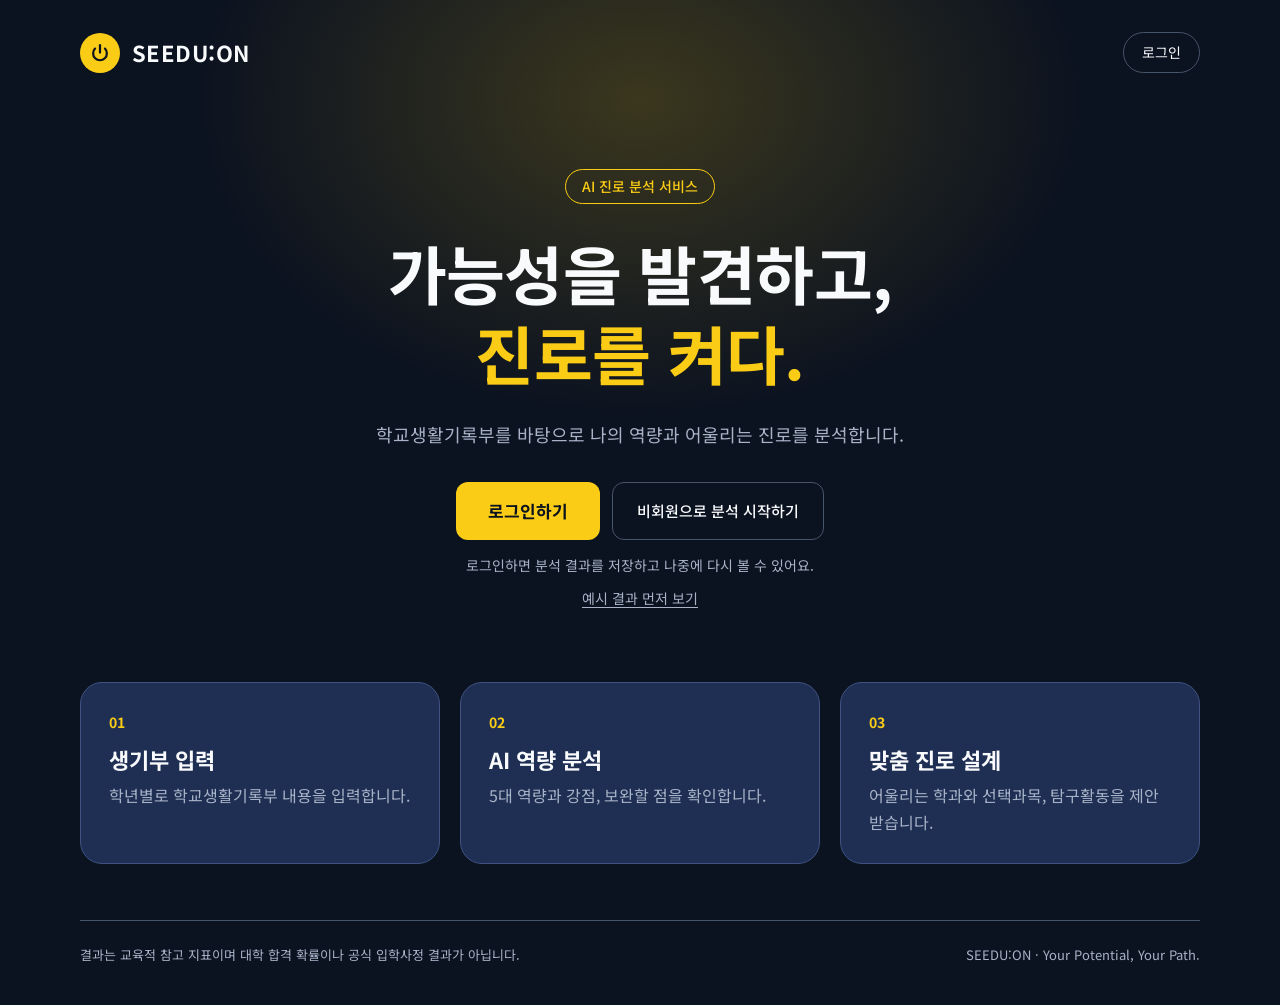
==== frontend/index.html @ de53570c "Add login and saved analysis records - FastAPI /api accounts router: ID/password login (auto sign-up" ====
<!DOCTYPE html>
<html lang="ko">
<head>
  <meta charset="UTF-8">
  <meta name="viewport" content="width=device-width, initial-scale=1.0">
  <title>SEEDU:ON | 나의 진로 설계</title>
  <link rel="preconnect" href="https://fonts.googleapis.com">
  <link rel="preconnect" href="https://fonts.gstatic.com" crossorigin>
  <link rel="stylesheet" href="https://fonts.googleapis.com/css2?family=Noto+Sans+KR:wght@400;500;700&display=swap">
  <link rel="stylesheet" href="style.css">
  <script src="script.js" defer></script>
</head>
<body data-page="0" data-auth="out">

  <header class="site-header">
    <div class="container header-inner">
      <button type="button" class="logo" data-go-page="0" aria-label="SEEDU:ON 홈으로">
        <span class="logo-mark" aria-hidden="true">
          <svg viewBox="0 0 24 24" fill="none" stroke-width="2.4" stroke-linecap="round" stroke-linejoin="round">
            <path d="M12 3.5v8"/>
            <path d="M6.6 7.2a7.5 7.5 0 1 0 10.8 0"/>
          </svg>
        </span>
        <span class="logo-text">SEEDU:ON</span>
      </button>
      <div class="header-auth">
        <button type="button" class="btn-header auth-out-only" data-open-login>로그인</button>
        <span class="header-user auth-in-only"><strong id="header-username"></strong>님</span>
        <button type="button" class="btn-header auth-in-only" data-go-page="4">내 기록</button>
        <button type="button" class="link-button auth-in-only" id="logout-button">로그아웃</button>
      </div>
    </div>
  </header>

  <main class="container">
    <!-- 홈 화면 -->
    <section id="home-page">
      <div class="hero">
        <p class="hero-badge">AI 진로 분석 서비스</p>
        <h1 class="hero-title">
          <span>가능성을 발견하고,</span>
          <span class="accent">진로를 켜다.</span>
        </h1>
        <p class="hero-desc">학교생활기록부를 바탕으로 나의 역량과 어울리는 진로를 분석합니다.</p>
        <!-- 로그아웃 상태 -->
        <div class="auth-out-only">
          <div class="hero-actions">
            <button type="button" class="btn btn-primary" data-open-login>로그인하기</button>
            <button type="button" class="btn btn-secondary-dark" id="guest-start-button">비회원으로 분석 시작하기</button>
          </div>
          <p class="hero-hint">로그인하면 분석 결과를 저장하고 나중에 다시 볼 수 있어요.</p>
          <button type="button" class="link-button hero-link" id="sample-result-button">예시 결과 먼저 보기</button>
        </div>

        <!-- 로그인 상태 -->
        <div class="auth-in-only">
          <div class="hero-actions">
            <button type="button" class="btn btn-primary" data-go-page="1">AI 분석 시작하기</button>
            <button type="button" class="btn btn-secondary-dark" data-go-page="4">내 기록 보기</button>
          </div>
          <p class="hero-hint">이전에 저장한 분석 결과를 다시 볼 수 있어요.</p>
        </div>
      </div>

      <div class="feature-list">
        <article class="feature-card">
          <p class="feature-num">01</p>
          <h2>생기부 입력</h2>
          <p>학년별로 학교생활기록부 내용을 입력합니다.</p>
        </article>
        <article class="feature-card">
          <p class="feature-num">02</p>
          <h2>AI 역량 분석</h2>
          <p>5대 역량과 강점, 보완할 점을 확인합니다.</p>
        </article>
        <article class="feature-card">
          <p class="feature-num">03</p>
          <h2>맞춤 진로 설계</h2>
          <p>어울리는 학과와 선택과목, 탐구활동을 제안받습니다.</p>
        </article>
      </div>
    </section>

    <nav class="steps" aria-label="진행 단계">
      <div class="step active"><span class="step-num">1</span><span class="step-label">생기부 입력</span></div>
      <div class="step"><span class="step-num">2</span><span class="step-label">AI 역량 분석</span></div>
      <div class="step"><span class="step-num">3</span><span class="step-label">맞춤 진로 설계</span></div>
    </nav>

    <!-- 첫 번째 화면 -->
    <section id="input-page" class="panel">
      <h1>나의 가능성을 발견해 보세요</h1>
      <p class="panel-desc">학교생활기록부를 바탕으로 역량과 진로를 분석합니다.</p>

      <fieldset class="grade-choice">
        <legend class="field-label">현재 학년</legend>
        <div class="grade-choice-options">
          <label class="choice-card"><input type="radio" name="current-grade-choice" value="1" checked> 1학년</label>
          <label class="choice-card"><input type="radio" name="current-grade-choice" value="2"> 2학년</label>
          <label class="choice-card"><input type="radio" name="current-grade-choice" value="3"> 3학년</label>
        </div>
      </fieldset>

      <!-- 기존 JavaScript가 읽는 학년 값 (위 라디오 버튼과 연동) -->
      <select id="current-grade" hidden aria-hidden="true" tabindex="-1">
        <option value="1">1학년</option>
        <option value="2">2학년</option>
        <option value="3">3학년</option>
      </select>

      <h2 class="field-label">학교생활기록부 입력</h2>

      <div class="grade-tabs">
        <button type="button" class="grade-tab active" data-grade="1">1학년</button>
        <button type="button" class="grade-tab" data-grade="2">2학년</button>
        <button type="button" class="grade-tab" data-grade="3">3학년</button>
      </div>

      <div class="subject-input-area">
        <h3>과목별 세특 입력</h3>
        <p class="hint">과목을 선택하고 세부능력 및 특기사항을 등록하세요.</p>

        <label for="subject-select">과목 선택</label>
        <select id="subject-select">
          <option value="">과목을 선택하세요</option>
        </select>

        <label for="subject-record">세부능력 및 특기사항</label>
        <textarea
          id="subject-record"
          placeholder="선택한 과목의 세특 내용을 입력하세요."
        ></textarea>

        <p id="character-count">0자 입력</p>

        <button type="button" id="add-subject-button" class="btn btn-secondary">
          + 과목 등록하기
        </button>

        <h3>등록한 과목</h3>
        <div id="registered-subjects">
          <p>아직 등록한 과목이 없습니다.</p>
        </div>
      </div>

      <!-- 기존 JavaScript와의 호환성을 위한 입력 데이터 -->
      <textarea id="student-record" hidden></textarea>

      <div class="notice">
        <svg class="notice-icon" viewBox="0 0 24 24" fill="none" stroke-width="2" stroke-linecap="round" aria-hidden="true">
          <circle cx="12" cy="12" r="9"/><path d="M12 7.5v5.5"/><path d="M12 16.5h.01"/>
        </svg>
        <p>이름, 학교명, 교사명은 지우고 입력해 주세요. 결과는 교육적 참고 지표이며 합격 예측이 아닙니다.</p>
      </div>

      <div class="actions">
        <button type="button" id="analyze-button" class="btn btn-primary">AI 분석 시작하기</button>
      </div>
    </section>


    <!-- 두 번째 화면 -->
    <section id="analysis-page" hidden>
      <h1>AI 역량 분석 리포트</h1>
      <p>나의 강점과 학년별 성장 과정을 확인합니다.</p>

      <div id="analysis-results"></div>

      <!-- 저장 배너 / 저장됨 / 예시·저장 기록 안내 -->
      <div id="result-extra"></div>

      <div class="actions">
        <button type="button" class="back-button btn btn-secondary-dark" id="result-back-button" data-go-page="1">
          ← 이전 단계로 돌아가기
        </button>
        <button type="button" id="go-to-plan" class="btn btn-primary">나의 진로 설계하기</button>
      </div>
    </section>


    <!-- 세 번째 화면 -->
    <section id="plan-page" hidden>
      <h1 class="page-title">나만의 <span class="accent">진로 로드맵</span></h1>
      <p class="page-desc">희망 학과에 맞는 선택과목과 탐구활동을 추천합니다.</p>

      <div class="result-card">
        <h2 class="card-heading">희망 학과 선택</h2>
        <p class="muted">AI가 추천한 학과 중 하나를 선택하거나 직접 입력하세요.</p>

        <div id="major-selection"></div>

        <label for="custom-major" class="hint">다른 학과 직접 입력</label>
        <input
          type="text"
          id="custom-major"
          placeholder="예: 인공지능학과, 컴퓨터공학과"
        >

        <div class="actions">
          <button type="button" id="roadmap-button" class="btn btn-primary">
            AI 맞춤 로드맵 생성하기
          </button>
        </div>
      </div>

      <div id="plan-results"></div>

      <div class="actions actions-start">
        <button type="button" class="btn btn-secondary-dark" data-go-page="2">
          이전 단계로 돌아가기
        </button>
      </div>
    </section>

    <!-- 내 기록 화면 -->
    <section id="records-page" hidden>
      <div class="records-head">
        <div>
          <h1 class="page-title">내 <span class="accent">분석 기록</span></h1>
          <p class="page-desc">저장한 결과를 다시 보고, 변화를 비교해 보세요.</p>
        </div>
        <button type="button" class="btn btn-primary" data-go-page="1">새 분석 시작하기</button>
      </div>

      <p id="records-status" class="records-status" role="status" aria-live="polite"></p>
      <div id="records-list" class="records-list"></div>

      <div id="records-empty" class="records-empty" hidden>
        <p class="records-empty-title">아직 저장한 기록이 없어요.</p>
        <p class="muted">로그인한 상태에서 분석하면 결과가 여기에 저장돼요.</p>
        <button type="button" class="btn btn-primary" data-go-page="1">분석 시작하기</button>
      </div>

      <div class="records-foot">
        <p>저장된 기록은 아이디에만 연결돼요. 삭제하면 복구할 수 없어요.</p>
        <button type="button" class="link-button" id="delete-all-records">모든 기록 삭제</button>
      </div>
    </section>

  </main>

  <!-- 로그인 모달 -->
  <dialog id="login-dialog" class="modal" aria-labelledby="login-title" aria-describedby="login-desc">
    <form id="login-form" class="modal-card" novalidate>
      <button type="button" class="modal-close" data-close-dialog aria-label="닫기">×</button>
      <h2 id="login-title">로그인</h2>
      <p id="login-desc" class="modal-desc">저장한 분석 결과를 나중에도 다시 볼 수 있어요.</p>

      <label for="login-username" class="modal-label">아이디</label>
      <input type="text" id="login-username" name="username" autocomplete="username"
             placeholder="영문, 숫자 4~16자 (실명은 쓰지 마세요)" maxlength="16" required
             aria-describedby="login-error">

      <label for="login-password" class="modal-label">비밀번호</label>
      <input type="password" id="login-password" name="password" autocomplete="current-password"
             placeholder="6자 이상" maxlength="64" required aria-describedby="login-error">

      <p id="login-error" class="field-error" role="alert" hidden>
        <svg viewBox="0 0 24 24" fill="none" stroke-width="2" stroke-linecap="round" aria-hidden="true">
          <circle cx="12" cy="12" r="9"/><path d="M12 7.5v5.5"/><path d="M12 16.5h.01"/>
        </svg>
        <span id="login-error-text"></span>
      </p>

      <div class="notice">
        <svg class="notice-icon" viewBox="0 0 24 24" fill="none" stroke-width="2" stroke-linecap="round" aria-hidden="true">
          <circle cx="12" cy="12" r="9"/><path d="M12 7.5v5.5"/><path d="M12 16.5h.01"/>
        </svg>
        <p>처음 쓰는 아이디라면 이 아이디와 비밀번호로 새 계정이 만들어져요. 비밀번호를 잊으면 복구할 수 없어요.</p>
      </div>

      <button type="submit" class="btn btn-primary btn-block" id="login-submit">로그인 / 시작하기</button>
      <button type="button" class="link-button modal-link" id="login-skip">로그인 없이 분석만 해보기</button>
    </form>
  </dialog>

  <!-- 비회원 안내 모달 -->
  <dialog id="guest-dialog" class="modal" aria-labelledby="guest-title" aria-describedby="guest-desc">
    <div class="modal-card">
      <button type="button" class="modal-close" data-close-dialog aria-label="닫기">×</button>
      <h2 id="guest-title">비회원으로 시작할까요?</h2>
      <p id="guest-desc" class="modal-desc">분석은 로그인 없이도 똑같이 할 수 있어요.</p>

      <div class="notice">
        <svg class="notice-icon" viewBox="0 0 24 24" fill="none" stroke-width="2" stroke-linecap="round" aria-hidden="true">
          <circle cx="12" cy="12" r="9"/><path d="M12 7.5v5.5"/><path d="M12 16.5h.01"/>
        </svg>
        <p><strong>비회원 분석 결과는 저장되지 않아요.</strong> 결과 화면을 닫거나 새로고침하면 다시 볼 수 없어요.</p>
      </div>

      <button type="button" class="btn btn-primary btn-block" id="guest-continue" autofocus>비회원으로 계속하기</button>
      <button type="button" class="btn btn-secondary btn-block" id="guest-login">로그인하고 저장하기</button>
    </div>
  </dialog>

  <div id="toast" class="toast" role="status" aria-live="polite" hidden></div>

  <footer class="site-footer">
    <div class="container footer-inner">
      <p>결과는 교육적 참고 지표이며 대학 합격 확률이나 공식 입학사정 결과가 아닙니다.</p>
      <p>SEEDU:ON · Your Potential, Your Path.</p>
    </div>
  </footer>

</body>
</html>
---- frontend/style.css ----
/* =========================================
   SEEDU:ON 디자인 토큰
   색 값은 여기에서만 정의하고 아래에서는 변수로만 사용한다.
========================================= */
:root {
  /* 배경 / 배경 위 글자 */
  --bg: #0B1220;
  --on-bg: #F8FAFC;
  --on-bg-muted: #A8B3C7;

  /* 포인트 */
  --accent: #FACC15;
  --accent-deep: #CA8A04;
  --accent-soft: #FEF9C3;
  --accent-chip-text: #FDE68A;

  /* 어두운 카드(홈) / 보조 버튼 */
  --dark-card: #1F2F54;
  --dark-card-border: #3F5280;
  --dark-btn-border: #475569;

  /* 밝은 카드 */
  --card: #E8EDF4;
  --card-border: rgba(255, 255, 255, 0.18);
  --card-shadow: 0 10px 30px rgba(0, 0, 0, 0.35);
  --on-card: #0F172A;
  --on-card-muted: #475569;
  --label: #854D0E;

  /* 입력창 */
  --field-bg: #F8FAFC;
  --field-border: #94A3B8;
  --placeholder: #64748B;

  /* 칩 / 막대 트랙 / 안쪽 박스 테두리 */
  --chip: #CBD5E1;

  /* 안내 박스 */
  --notice-bg: #FEF9C3;
  --notice-border: #FACC15;
  --notice-text: #713F12;
  --notice-icon: #854D0E;

  /* 단계 표시 비활성 */
  --step-track: #3F5280;
  --step-circle: #2E3E63;

  /* 강점 / 보완 */
  --strength: #065F46;
  --improve: #92400E;

  /* 오류 */
  --error: #B91C1C;
  --error-soft: #FEF2F2;

  /* 모달 뒤 어두운 막 */
  --overlay: rgba(5, 9, 18, 0.72);

  /* 모양 */
  --radius-card: 22px;
  --radius-inner: 14px;
  --radius-control: 12px;
  --radius-pill: 999px;

  /* 컨테이너 폭 (페이지별로 아래에서 바꿈) */
  --container: 880px;
}

body[data-page="0"] { --container: 1120px; }
body[data-page="1"] { --container: 880px; }
body[data-page="2"] { --container: 1120px; }
body[data-page="3"] { --container: 1000px; }
body[data-page="4"] { --container: 912px; }

/* 로그인 상태에 따라 보이기 */
body[data-auth="out"] .auth-in-only,
body[data-auth="in"] .auth-out-only { display: none !important; }

/* =========================================
   기본
========================================= */
* { box-sizing: border-box; }

html { background: var(--bg); }

body {
  position: relative;
  margin: 0;
  min-height: 100vh;
  overflow-x: hidden;
  font-family: "Noto Sans KR", "Malgun Gothic", sans-serif;
  font-size: 16px;
  line-height: 1.65;
  background: var(--bg);
  color: var(--on-bg);
}

/* 상단 중앙의 노란 빛 */
body::before {
  content: "";
  position: absolute;
  top: -220px;
  left: 50%;
  width: min(900px, 100%);
  height: 640px;
  transform: translateX(-50%);
  background: radial-gradient(closest-side, rgba(250, 204, 21, 0.16), rgba(250, 204, 21, 0));
  pointer-events: none;
  z-index: 0;
}

/* 홈은 빛을 조금 더 밝게 */
body[data-page="0"]::before {
  background: radial-gradient(closest-side, rgba(250, 204, 21, 0.20), rgba(250, 204, 21, 0));
}

.site-header, main, .site-footer { position: relative; z-index: 1; }

.container {
  width: 100%;
  max-width: calc(var(--container) + 48px);
  margin: 0 auto;
  padding: 0 24px;
}

section[hidden], .grade-tab[hidden], [hidden] { display: none !important; }

h1, h2, h3 { margin: 0; line-height: 1.35; }

button { font: inherit; }

.accent { color: var(--accent); }

.visually-hidden {
  position: absolute !important;
  width: 1px; height: 1px;
  margin: -1px; padding: 0;
  overflow: hidden;
  clip: rect(0 0 0 0);
  white-space: nowrap;
  border: 0;
}

/* =========================================
   헤더 / 로고
========================================= */
.header-inner {
  display: flex;
  align-items: center;
  justify-content: space-between;
  gap: 16px;
  padding-top: 32px;
  padding-bottom: 32px;
}

.logo {
  display: flex;
  align-items: center;
  gap: 12px;
  padding: 0;
  border: 0;
  background: none;
  cursor: pointer;
}

/* =========================================
   홈
========================================= */
body[data-page="0"] .steps,
body[data-page="4"] .steps { display: none; }

.hero-hint {
  margin: 14px 0 0;
  font-size: 14px;
  color: var(--on-bg-muted);
}

.hero-link { margin-top: 10px; font-size: 14px; }

.hero {
  padding: 64px 0 72px;
  text-align: center;
}

.hero-badge {
  display: inline-block;
  margin: 0 0 28px;
  padding: 5px 16px;
  border: 1px solid var(--accent);
  border-radius: var(--radius-pill);
  color: var(--accent);
  font-size: 14px;
  font-weight: 500;
}

.hero-title {
  display: flex;
  flex-direction: column;
  font-size: 64px;
  font-weight: 700;
  line-height: 1.25;
  letter-spacing: -0.01em;
  color: var(--on-bg);
}

.hero-desc {
  max-width: 560px;
  margin: 28px auto 32px;
  font-size: 18px;
  color: var(--on-bg-muted);
}

.hero-actions {
  display: flex;
  flex-wrap: wrap;
  justify-content: center;
  gap: 12px;
}

.feature-list {
  display: flex;
  flex-wrap: wrap;
  gap: 20px;
}

.feature-card {
  flex: 1 1 280px;
  padding: 28px;
  border: 1px solid var(--dark-card-border);
  border-radius: var(--radius-card);
  background: var(--dark-card);
}

.feature-num {
  margin: 0 0 10px;
  font-size: 14px;
  font-weight: 700;
  color: var(--accent);
}

.feature-card h2 {
  margin: 0 0 8px;
  font-size: 22px;
  font-weight: 700;
  color: var(--on-bg);
}

.feature-card p:last-child {
  margin: 0;
  color: var(--on-bg-muted);
}

.logo-mark {
  display: grid;
  place-items: center;
  width: 40px;
  height: 40px;
  border-radius: 50%;
  background: var(--accent);
  flex-shrink: 0;
}

.logo-mark svg {
  width: 22px;
  height: 22px;
  stroke: var(--bg);
}

.logo-text {
  font-size: 22px;
  font-weight: 700;
  letter-spacing: 0.02em;
  color: var(--on-bg);
}

/* 헤더 오른쪽: 로그인 상태 */
.header-auth {
  display: flex;
  align-items: center;
  gap: 14px;
  font-size: 14px;
  color: var(--on-bg);
}

.header-user strong { color: var(--accent); font-weight: 700; }

.btn-header {
  padding: 8px 18px;
  border: 1px solid var(--dark-btn-border);
  border-radius: var(--radius-pill);
  background: transparent;
  color: var(--on-bg);
  font-size: 14px;
  cursor: pointer;
}

.btn-header:hover { background: rgba(71, 85, 105, 0.35); }

/* 밑줄 링크처럼 보이는 버튼 */
.link-button {
  padding: 0;
  border: 0;
  background: none;
  color: var(--on-bg-muted);
  font-size: 14px;
  text-decoration: underline;
  text-underline-offset: 3px;
  cursor: pointer;
}

.link-button:hover { color: var(--on-bg); }

main.container { padding-bottom: 56px; }

/* =========================================
   단계 표시
========================================= */
.steps {
  display: flex;
  gap: 16px;
  margin: 8px 0 40px;
}

.step {
  flex: 1;
  display: flex;
  align-items: center;
  gap: 10px;
  padding-top: 18px;
  border-top: 6px solid var(--step-track);
  border-radius: 3px 3px 0 0;
  color: var(--on-bg-muted);
  font-size: 15px;
  font-weight: 500;
}

.step-num {
  display: grid;
  place-items: center;
  width: 28px;
  height: 28px;
  border-radius: 50%;
  background: var(--step-circle);
  color: var(--on-bg-muted);
  font-size: 13px;
  font-weight: 700;
  flex-shrink: 0;
}

.step.active {
  border-top-color: var(--accent);
  color: var(--on-bg);
  font-weight: 700;
}

.step.active .step-num {
  background: var(--accent);
  color: var(--bg);
}

/* =========================================
   카드
========================================= */
.panel,
.result-intro,
.result-card {
  background: var(--card);
  color: var(--on-card);
  border: 1px solid var(--card-border);
  border-radius: var(--radius-card);
  box-shadow: var(--card-shadow);
}

.panel { padding: 40px 36px; }
.result-intro, .result-card { padding: 32px; }

.panel h1 {
  font-size: 31px;
  font-weight: 700;
  color: var(--on-card);
}

.panel-desc {
  margin: 10px 0 32px;
  color: var(--on-card-muted);
}

.field-label {
  display: block;
  margin: 28px 0 12px;
  padding: 0;
  font-size: 15px;
  font-weight: 700;
  color: var(--on-card);
}

.hint, .muted {
  color: var(--on-card-muted);
  font-size: 14px;
  line-height: 1.7;
}

.eyebrow {
  margin: 0 0 10px;
  font-size: 14px;
  font-weight: 700;
  letter-spacing: 0.02em;
  color: var(--label);
}

.card-heading {
  margin: 0 0 20px;
  font-size: 15px;
  font-weight: 700;
  color: var(--label);
}

.result-title {
  margin: 0 0 12px;
  font-size: 28px;
  font-weight: 700;
  color: var(--on-card);
}

/* =========================================
   입력창
========================================= */
select, textarea, input[type="text"], input[type="password"] {
  width: 100%;
  padding: 13px 16px;
  border: 1px solid var(--field-border);
  border-radius: var(--radius-control);
  background: var(--field-bg);
  color: var(--on-card);
  font: inherit;
  font-size: 15px;
}

::placeholder { color: var(--placeholder); opacity: 1; }

select:focus-visible,
textarea:focus-visible,
input:focus-visible,
button:focus-visible {
  outline: 3px solid var(--accent);
  outline-offset: 2px;
}

textarea {
  min-height: 200px;
  resize: vertical;
  line-height: 1.7;
}

/* 학년 선택 (라디오 카드) */
.grade-choice { margin: 0; padding: 0; border: 0; min-width: 0; }

.grade-choice-options { display: flex; flex-wrap: wrap; gap: 10px; }

.choice-card {
  display: inline-flex;
  align-items: center;
  gap: 10px;
  padding: 11px 22px;
  border: 2px solid var(--field-border);
  border-radius: var(--radius-control);
  background: transparent;
  color: var(--on-card);
  font-weight: 500;
  cursor: pointer;
}

.choice-card input { margin: 0; accent-color: var(--label); }

.choice-card:has(input:checked) {
  background: var(--accent-soft);
  border-color: var(--accent-deep);
  color: var(--label);
  font-weight: 700;
}

/* 칩 (학년 탭, 학과 선택) */
.grade-tabs,
#major-selection {
  display: flex;
  flex-wrap: wrap;
  gap: 8px;
}

.grade-tabs { margin-bottom: 8px; }

.grade-tab,
.major-select-button {
  padding: 7px 16px;
  border: 0;
  border-radius: var(--radius-pill);
  background: var(--chip);
  color: var(--on-card);
  font-size: 14px;
  font-weight: 500;
  cursor: pointer;
}

.major-select-button { padding: 10px 18px; font-size: 15px; }

.grade-tab.active,
.major-select-button.active {
  background: var(--accent);
  color: var(--bg);
  font-weight: 700;
}

/* 과목별 세특 입력 */
.subject-input-area h3 {
  margin: 24px 0 4px;
  font-size: 16px;
  font-weight: 700;
  color: var(--on-card);
}

.subject-input-area .hint { margin: 0; }

.subject-input-area label {
  display: block;
  margin: 18px 0 8px;
  font-size: 14px;
  font-weight: 700;
  color: var(--on-card);
}

#character-count {
  margin: 8px 0 14px;
  font-size: 13px;
  color: var(--on-card-muted);
}

#registered-subjects {
  display: grid;
  gap: 8px;
  margin-top: 10px;
}

#registered-subjects > p {
  margin: 0;
  font-size: 14px;
  color: var(--on-card-muted);
}

.registered-subject-item {
  display: flex;
  align-items: center;
  justify-content: space-between;
  gap: 12px;
  padding: 12px 16px;
  border: 1px solid var(--chip);
  border-radius: var(--radius-inner);
  background: var(--field-bg);
}

.registered-subject-info strong { font-size: 15px; }

.registered-subject-info p {
  margin: 2px 0 0;
  font-size: 13px;
  color: var(--on-card-muted);
}

.registered-subject-actions { display: flex; gap: 6px; flex-shrink: 0; }

.subject-edit-button,
.subject-delete-button {
  padding: 6px 12px;
  border: 1px solid var(--field-border);
  border-radius: 10px;
  background: transparent;
  color: var(--on-card);
  font-size: 13px;
  cursor: pointer;
}

.subject-delete-button { color: var(--improve); }

/* =========================================
   버튼
========================================= */
.btn {
  display: inline-flex;
  align-items: center;
  justify-content: center;
  gap: 8px;
  border-radius: var(--radius-control);
  font-weight: 700;
  text-decoration: none;
  cursor: pointer;
  transition: filter 0.15s ease, background-color 0.15s ease;
}

.btn-primary {
  padding: 15px 32px;
  border: 0;
  background: var(--accent);
  color: var(--bg);
  font-size: 17px;
}

.btn-primary:hover { filter: brightness(1.06); }
.btn-primary:disabled { opacity: 0.6; cursor: wait; }

.btn-secondary {
  padding: 11px 20px;
  border: 1px solid var(--field-border);
  background: transparent;
  color: var(--on-card);
  font-size: 15px;
  font-weight: 500;
}

.btn-secondary:hover { background: rgba(148, 163, 184, 0.15); }

/* 어두운 배경 위 보조 버튼 */
.btn-secondary-dark {
  padding: 14px 24px;
  border: 1px solid var(--dark-btn-border);
  background: transparent;
  color: var(--on-bg);
  font-size: 15px;
  font-weight: 500;
}

.btn-secondary-dark:hover { background: rgba(71, 85, 105, 0.35); }

.actions {
  display: flex;
  flex-wrap: wrap;
  justify-content: flex-end;
  gap: 12px;
  margin-top: 28px;
}

.actions-start { justify-content: flex-start; }

/* =========================================
   안내 박스
========================================= */
.notice {
  display: flex;
  align-items: flex-start;
  gap: 10px;
  margin-top: 28px;
  padding: 16px 18px;
  border: 1px solid var(--notice-border);
  border-radius: var(--radius-inner);
  background: var(--notice-bg);
  color: var(--notice-text);
  font-size: 14px;
}

.notice p { margin: 0; }

.notice-icon {
  width: 18px;
  height: 18px;
  margin-top: 2px;
  flex-shrink: 0;
  stroke: var(--notice-icon);
}

/* =========================================
   분석 결과 (벤토 그리드)
========================================= */
#analysis-page > h1,
#analysis-page > p { display: none; }

#analysis-results {
  display: grid;
  grid-template-columns: repeat(2, minmax(0, 1fr));
  gap: 20px;
}

#analysis-results > .result-intro,
#analysis-results > .span-full { grid-column: 1 / -1; }

.result-intro .muted { font-size: 15px; margin: 0; }

/* 역량 카드: 레이더 + 점수 목록 */
.competency-layout {
  display: flex;
  flex-wrap: wrap;
  align-items: center;
  gap: 24px;
}

.competency-layout .radar-wrap { flex: 1 1 380px; }
.competency-layout .score-grid { flex: 1 1 360px; }

.radar-wrap { display: flex; justify-content: center; }

.radar-wrap canvas {
  display: block;
  width: 100%;
  max-width: 520px;
  height: auto;
}

.score-grid { display: grid; gap: 10px; }

.score-item {
  padding: 14px 16px;
  border: 1px solid var(--chip);
  border-radius: var(--radius-inner);
  background: var(--field-bg);
}

.score-heading {
  display: flex;
  align-items: center;
  justify-content: space-between;
  gap: 12px;
}

.score-heading strong { font-size: 15px; }

.score-number {
  font-size: 14px;
  font-weight: 700;
  color: var(--label);
  white-space: nowrap;
}

.bar-track {
  height: 8px;
  margin: 10px 0;
  overflow: hidden;
  border-radius: var(--radius-pill);
  background: var(--chip);
}

.bar-fill {
  height: 100%;
  border-radius: inherit;
  background: var(--accent-deep);
}

.evidence {
  margin: 6px 0 0;
  font-size: 14px;
  line-height: 1.7;
  color: var(--on-card-muted);
  overflow-wrap: anywhere;
}

/* 강점 / 보완할 점 */
.feedback-card ul {
  margin: 0;
  padding-left: 20px;
  line-height: 1.8;
}

.feedback-card li + li { margin-top: 6px; }

.strength-card .card-heading { color: var(--strength); }
.improve-card .card-heading { color: var(--improve); }

/* 어울리는 학과 TOP 3 */
.major-list {
  display: flex;
  flex-wrap: wrap;
  gap: 14px;
}

.major-item {
  flex: 1 1 260px;
  padding: 20px;
  border: 1px solid var(--chip);
  border-radius: var(--radius-inner);
  background: var(--field-bg);
}

.major-item.is-top {
  border: 2px solid var(--accent-deep);
  background: var(--accent-soft);
}

.major-rank {
  margin: 0 0 6px;
  font-size: 13px;
  font-weight: 700;
  color: var(--on-card-muted);
}

.major-item.is-top .major-rank { color: var(--label); }

.major-name {
  margin: 0 0 8px;
  font-size: 20px;
  font-weight: 700;
  color: var(--on-card);
}

.major-fit-details { margin-top: 12px; }

.major-fit-details summary {
  font-size: 14px;
  font-weight: 700;
  color: var(--label);
  cursor: pointer;
}

.major-fit-details .score-item { margin-top: 8px; background: transparent; }

.disclaimer {
  margin: 18px 0 0;
  font-size: 13px;
  line-height: 1.6;
  color: var(--on-card-muted);
}

/* 학년별 성장 과정 */
.growth-timeline {
  margin-left: 8px;
  padding-left: 24px;
  border-left: 3px solid var(--chip);
}

.growth-item { position: relative; padding: 2px 0 20px; }
.growth-item:last-child { padding-bottom: 0; }

.growth-item::before {
  content: "";
  position: absolute;
  left: -33px;
  top: 6px;
  width: 15px;
  height: 15px;
  border-radius: 50%;
  background: var(--accent);
  border: 3px solid var(--card);
}

.growth-year { font-weight: 700; color: var(--on-card); }

.growth-item p {
  margin: 6px 0 0;
  line-height: 1.8;
  color: var(--on-card-muted);
}

/* =========================================
   진로 로드맵
========================================= */
.page-title {
  font-size: 31px;
  font-weight: 700;
  color: var(--on-bg);
}

.page-desc {
  margin: 10px 0 32px;
  color: var(--on-bg-muted);
}

#plan-page > .result-card .muted { margin: -8px 0 16px; }

#plan-page label[for="custom-major"] {
  display: block;
  margin: 20px 0 8px;
}

#plan-results,
.plan-output {
  display: grid;
  gap: 20px;
}

#plan-results { margin-top: 24px; }
#plan-results:empty { display: none; }

.subject-list {
  display: grid;
  grid-template-columns: repeat(auto-fit, minmax(240px, 1fr));
  gap: 12px;
}

.activity-list {
  display: grid;
  grid-template-columns: repeat(auto-fit, minmax(280px, 1fr));
  gap: 14px;
}

.subject-item,
.activity-item,
.grade-plan-item {
  padding: 20px;
  border: 1px solid var(--chip);
  border-radius: var(--radius-inner);
  background: var(--field-bg);
}

.grade-plan-item + .grade-plan-item { margin-top: 12px; }

.subject-item h3,
.activity-item h3,
.grade-plan-item h3 {
  margin: 0 0 8px;
  font-size: 18px;
  font-weight: 700;
  color: var(--on-card);
}

.activity-number {
  display: inline-block;
  margin-bottom: 12px;
  padding: 3px 12px;
  border-radius: var(--radius-pill);
  background: var(--accent);
  color: var(--bg);
  font-size: 12px;
  font-weight: 700;
  letter-spacing: 0.04em;
}

.activity-steps,
.grade-actions {
  margin: 10px 0 0;
  padding-left: 20px;
  line-height: 1.85;
  color: var(--on-card-muted);
}

.expected-result {
  margin: 12px 0 0;
  font-size: 14px;
  font-weight: 500;
  color: var(--strength);
}

.advice-text {
  margin: 0;
  line-height: 1.85;
  color: var(--on-card);
  white-space: pre-wrap;
}

/* =========================================
   결과 화면: 저장 배너 / 저장됨 / 안내
========================================= */
#result-extra:empty { display: none; }
#result-extra { margin-top: 20px; }

.save-banner,
.saved-status {
  display: flex;
  flex-wrap: wrap;
  align-items: center;
  justify-content: space-between;
  gap: 16px 24px;
  padding: 22px 28px;
  border: 1px solid var(--dark-card-border);
  border-radius: var(--radius-card);
  background: var(--dark-card);
}

.save-banner-title,
.saved-status-title {
  margin: 0 0 4px;
  font-size: 17px;
  font-weight: 700;
  color: var(--on-bg);
}

.saved-status-title { color: var(--accent); }

.save-banner-desc,
.saved-status-desc {
  margin: 0;
  font-size: 14px;
  color: var(--on-bg-muted);
}

.saved-status > div { flex: 1 1 320px; }

.result-notice {
  display: flex;
  flex-wrap: wrap;
  align-items: center;
  gap: 10px 12px;
  padding: 16px 20px;
  border: 1px solid var(--notice-border);
  border-radius: var(--radius-inner);
  background: var(--notice-bg);
  color: var(--notice-text);
  font-size: 14px;
}

.result-notice p { flex: 1 1 240px; margin: 0; }

.result-notice.is-error {
  border-color: var(--error);
  background: var(--error-soft);
  color: var(--error);
}

.result-notice.is-error .notice-icon { stroke: var(--error); }

/* =========================================
   모달 (로그인 / 비회원 안내)
========================================= */
.modal {
  width: min(440px, calc(100% - 32px));
  max-height: calc(100% - 32px);
  padding: 0;
  border: 0;
  border-radius: var(--radius-card);
  background: transparent;
  color: var(--on-card);
  overflow: auto;
}

.modal::backdrop {
  background: var(--overlay);
  backdrop-filter: blur(2px);
}

.modal-card {
  position: relative;
  display: flex;
  flex-direction: column;
  padding: 36px 32px 30px;
  border-radius: var(--radius-card);
  background: var(--card);
  box-shadow: var(--card-shadow);
}

.modal-card h2 {
  margin: 0;
  padding-right: 32px;
  font-size: 27px;
  font-weight: 700;
}

.modal-desc {
  margin: 6px 0 20px;
  font-size: 15px;
  color: var(--on-card-muted);
}

.modal-close {
  position: absolute;
  top: 16px;
  right: 16px;
  width: 36px;
  height: 36px;
  border: 0;
  border-radius: 50%;
  background: transparent;
  color: var(--on-card);
  font-size: 24px;
  line-height: 1;
  cursor: pointer;
}

.modal-close:hover { background: rgba(148, 163, 184, 0.25); }

.modal-label {
  margin: 14px 0 8px;
  font-size: 15px;
  font-weight: 700;
}

.modal .notice { margin-top: 20px; }

.btn-block { width: 100%; margin-top: 20px; }
.btn-block + .btn-block { margin-top: 12px; }

.modal-link {
  align-self: center;
  margin-top: 18px;
  color: var(--label);
}

.modal-link:hover { color: var(--on-card); }

/* 입력 오류 (색 + 아이콘 + 글자) */
.field-error {
  display: flex;
  align-items: flex-start;
  gap: 6px;
  margin: 10px 0 0;
  font-size: 14px;
  font-weight: 500;
  color: var(--error);
}

.field-error svg {
  width: 17px;
  height: 17px;
  margin-top: 2px;
  flex-shrink: 0;
  stroke: var(--error);
}

input[aria-invalid="true"] { border-color: var(--error); }

/* 알림 */
.toast {
  position: fixed;
  left: 50%;
  bottom: 28px;
  z-index: 20;
  max-width: calc(100% - 32px);
  padding: 12px 20px;
  transform: translateX(-50%);
  border: 1px solid var(--dark-card-border);
  border-radius: var(--radius-pill);
  background: var(--dark-card);
  color: var(--on-bg);
  font-size: 14px;
  box-shadow: var(--card-shadow);
}

/* =========================================
   내 기록
========================================= */
.records-head {
  display: flex;
  flex-wrap: wrap;
  align-items: flex-end;
  justify-content: space-between;
  gap: 16px 24px;
  margin-bottom: 32px;
}

.records-head .page-desc { margin-bottom: 0; }

.records-status:empty { display: none; }

.records-status {
  margin: 0 0 16px;
  color: var(--on-bg-muted);
}

.records-list { display: grid; gap: 16px; }

.record-card {
  display: flex;
  flex-wrap: wrap;
  align-items: center;
  justify-content: space-between;
  gap: 16px 24px;
  padding: 24px 28px;
  border: 1px solid var(--card-border);
  border-radius: var(--radius-card);
  background: var(--card);
  color: var(--on-card);
  box-shadow: var(--card-shadow);
}

.record-info { flex: 1 1 320px; min-width: 0; }

.record-meta {
  margin: 0 0 6px;
  font-size: 14px;
  color: var(--on-card-muted);
}

.record-title {
  display: flex;
  flex-wrap: wrap;
  align-items: center;
  gap: 8px 10px;
}

.record-title h2 {
  margin: 0;
  font-size: 21px;
  font-weight: 700;
}

.fit-pill {
  padding: 2px 10px;
  border: 1px solid var(--accent-deep);
  border-radius: var(--radius-pill);
  background: var(--accent-soft);
  color: var(--label);
  font-size: 13px;
  font-weight: 700;
}

.record-chips {
  display: flex;
  flex-wrap: wrap;
  gap: 8px;
  margin-top: 12px;
}

.chip {
  padding: 4px 12px;
  border-radius: var(--radius-pill);
  background: var(--chip);
  color: var(--on-card);
  font-size: 13px;
}

.record-actions { display: flex; gap: 10px; }

.btn-small { padding: 10px 20px; font-size: 15px; }

.records-empty {
  padding: 48px 24px;
  border: 1px solid var(--card-border);
  border-radius: var(--radius-card);
  background: var(--card);
  color: var(--on-card);
  text-align: center;
}

.records-empty-title {
  margin: 0 0 6px;
  font-size: 20px;
  font-weight: 700;
}

.records-empty .btn { margin-top: 18px; }

.records-foot {
  display: flex;
  flex-wrap: wrap;
  justify-content: space-between;
  gap: 8px 24px;
  margin-top: 28px;
  padding-top: 20px;
  border-top: 1px solid var(--dark-btn-border);
  font-size: 14px;
  color: var(--on-bg-muted);
}

.records-foot p { margin: 0; }

/* =========================================
   푸터
========================================= */
.footer-inner {
  display: flex;
  flex-wrap: wrap;
  justify-content: space-between;
  gap: 8px 24px;
  padding-top: 24px;
  padding-bottom: 40px;
  font-size: 13px;
  color: var(--on-bg-muted);
  /* 구분선을 컨테이너 안쪽 폭(좌우 패딩 제외)에만 그리기 */
  background: linear-gradient(var(--dark-btn-border), var(--dark-btn-border)) center top / calc(100% - 48px) 1px no-repeat;
}

.footer-inner p { margin: 0; }

/* =========================================
   반응형
========================================= */
@media (max-width: 760px) {
  #analysis-results { grid-template-columns: 1fr; }
}

@media (max-width: 650px) {
  .header-inner { padding-top: 20px; padding-bottom: 20px; }
  .steps { gap: 8px; margin-bottom: 28px; }
  .step { flex-direction: column; align-items: flex-start; gap: 6px; font-size: 12px; }
  .panel { padding: 26px 20px; }
  .result-intro, .result-card { padding: 22px 20px; }
  .panel h1, .page-title { font-size: 25px; }
  .hero { padding: 40px 0 48px; }
  .hero-title { font-size: 40px; }
  .hero-desc { font-size: 16px; }
  .result-title { font-size: 23px; }
  .actions .btn { flex: 1 1 auto; }
  .header-auth { flex-wrap: wrap; justify-content: flex-end; gap: 6px 10px; }
  .logo-text { font-size: 19px; }
  .modal-card { padding: 30px 22px 24px; }
  .record-card { padding: 20px; }
  .record-actions { width: 100%; }
  .record-actions .btn { flex: 1 1 0; }
  .registered-subject-item { flex-direction: column; align-items: flex-start; }
}
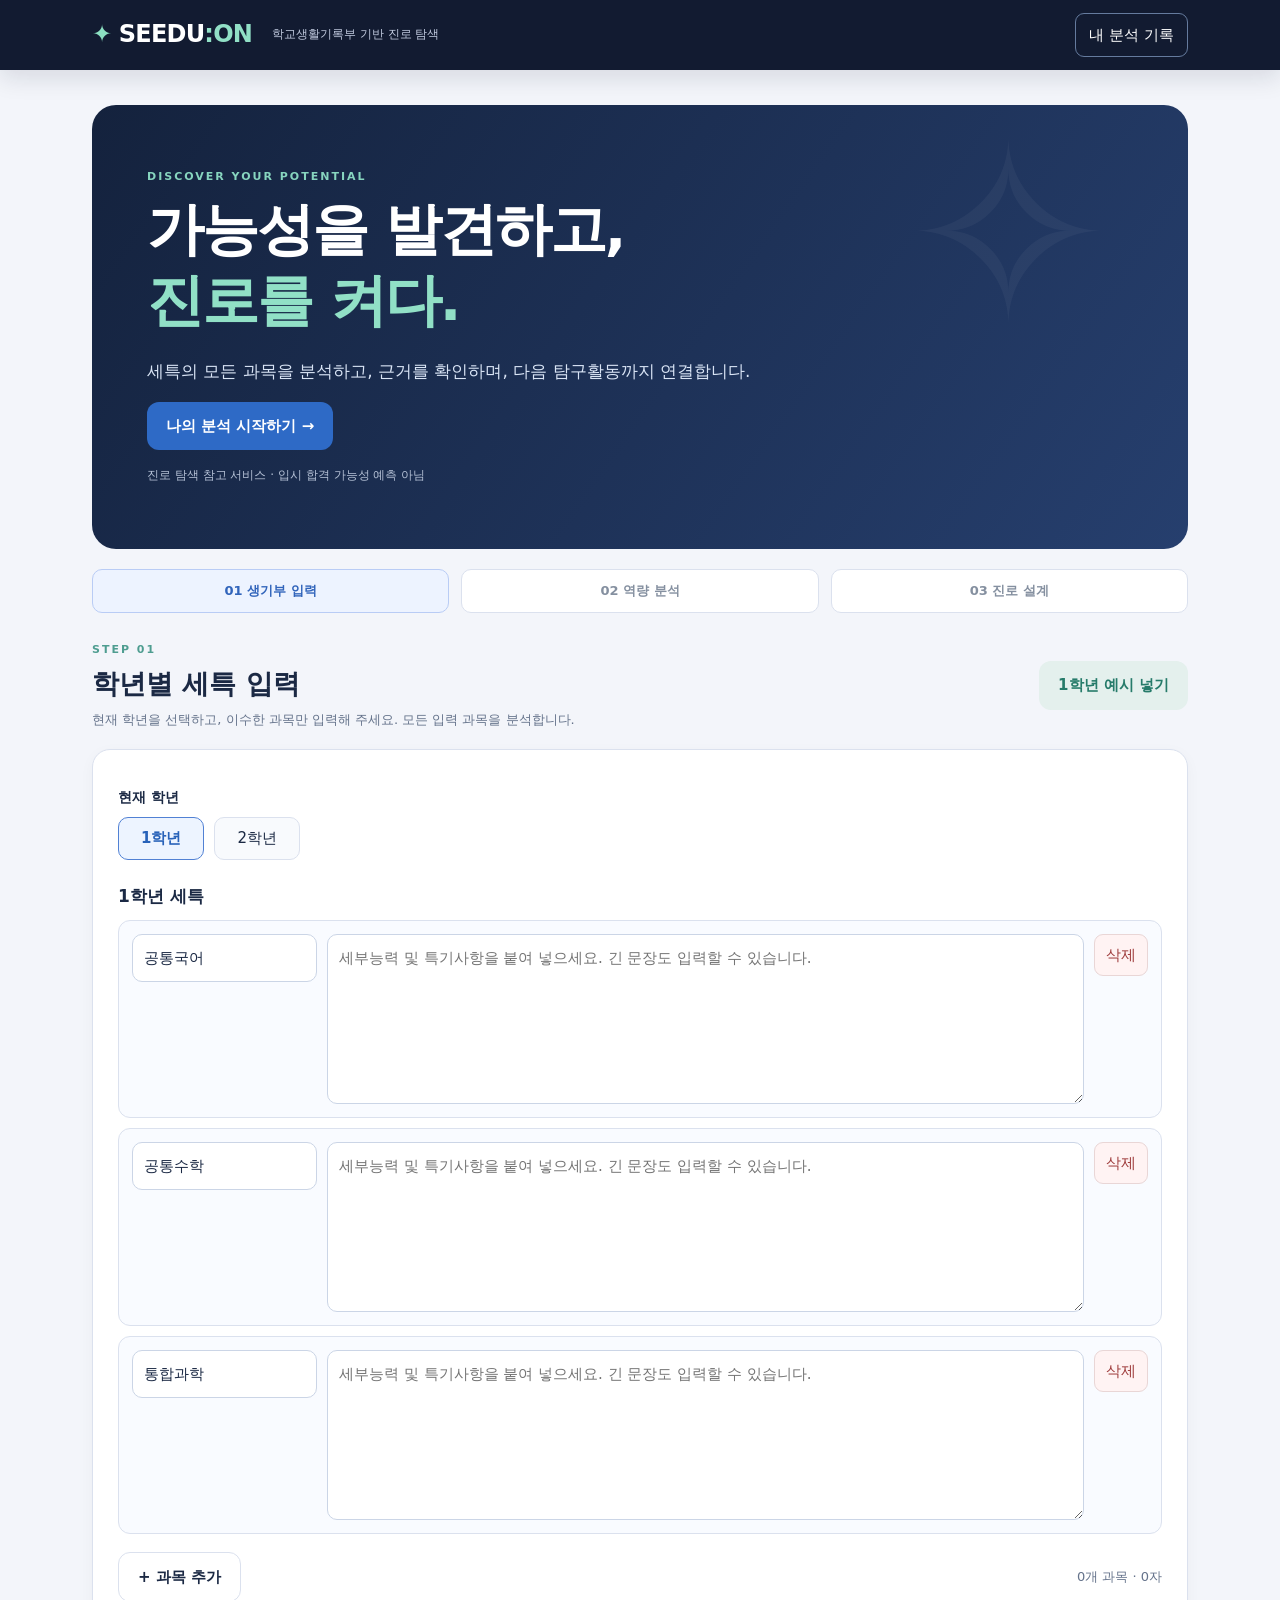
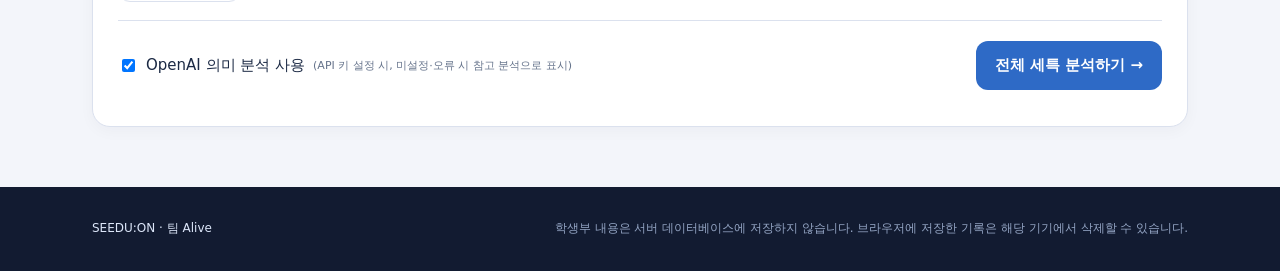
==== commit f82d4d93: "Add files via upload" ====
--- a/frontend/index.html
+++ b/frontend/index.html
@@ -1,306 +1,20 @@
-<!DOCTYPE html>
-<html lang="ko">
-<head>
-  <meta charset="UTF-8">
-  <meta name="viewport" content="width=device-width, initial-scale=1.0">
-  <title>SEEDU:ON | 나의 진로 설계</title>
-  <link rel="preconnect" href="https://fonts.googleapis.com">
-  <link rel="preconnect" href="https://fonts.gstatic.com" crossorigin>
-  <link rel="stylesheet" href="https://fonts.googleapis.com/css2?family=Noto+Sans+KR:wght@400;500;700&display=swap">
-  <link rel="stylesheet" href="style.css">
-  <script src="script.js" defer></script>
-</head>
-<body data-page="0" data-auth="out">
-
-  <header class="site-header">
-    <div class="container header-inner">
-      <button type="button" class="logo" data-go-page="0" aria-label="SEEDU:ON 홈으로">
-        <span class="logo-mark" aria-hidden="true">
-          <svg viewBox="0 0 24 24" fill="none" stroke-width="2.4" stroke-linecap="round" stroke-linejoin="round">
-            <path d="M12 3.5v8"/>
-            <path d="M6.6 7.2a7.5 7.5 0 1 0 10.8 0"/>
-          </svg>
-        </span>
-        <span class="logo-text">SEEDU:ON</span>
-      </button>
-      <div class="header-auth">
-        <button type="button" class="btn-header auth-out-only" data-open-login>로그인</button>
-        <span class="header-user auth-in-only"><strong id="header-username"></strong>님</span>
-        <button type="button" class="btn-header auth-in-only" data-go-page="4">내 기록</button>
-        <button type="button" class="link-button auth-in-only" id="logout-button">로그아웃</button>
-      </div>
-    </div>
-  </header>
-
-  <main class="container">
-    <!-- 홈 화면 -->
-    <section id="home-page">
-      <div class="hero">
-        <p class="hero-badge">AI 진로 분석 서비스</p>
-        <h1 class="hero-title">
-          <span>가능성을 발견하고,</span>
-          <span class="accent">진로를 켜다.</span>
-        </h1>
-        <p class="hero-desc">학교생활기록부를 바탕으로 나의 역량과 어울리는 진로를 분석합니다.</p>
-        <!-- 로그아웃 상태 -->
-        <div class="auth-out-only">
-          <div class="hero-actions">
-            <button type="button" class="btn btn-primary" data-open-login>로그인하기</button>
-            <button type="button" class="btn btn-secondary-dark" id="guest-start-button">비회원으로 분석 시작하기</button>
-          </div>
-          <p class="hero-hint">로그인하면 분석 결과를 저장하고 나중에 다시 볼 수 있어요.</p>
-          <button type="button" class="link-button hero-link" id="sample-result-button">예시 결과 먼저 보기</button>
-        </div>
-
-        <!-- 로그인 상태 -->
-        <div class="auth-in-only">
-          <div class="hero-actions">
-            <button type="button" class="btn btn-primary" data-go-page="1">AI 분석 시작하기</button>
-            <button type="button" class="btn btn-secondary-dark" data-go-page="4">내 기록 보기</button>
-          </div>
-          <p class="hero-hint">이전에 저장한 분석 결과를 다시 볼 수 있어요.</p>
-        </div>
-      </div>
-
-      <div class="feature-list">
-        <article class="feature-card">
-          <p class="feature-num">01</p>
-          <h2>생기부 입력</h2>
-          <p>학년별로 학교생활기록부 내용을 입력합니다.</p>
-        </article>
-        <article class="feature-card">
-          <p class="feature-num">02</p>
-          <h2>AI 역량 분석</h2>
-          <p>5대 역량과 강점, 보완할 점을 확인합니다.</p>
-        </article>
-        <article class="feature-card">
-          <p class="feature-num">03</p>
-          <h2>맞춤 진로 설계</h2>
-          <p>어울리는 학과와 선택과목, 탐구활동을 제안받습니다.</p>
-        </article>
-      </div>
-    </section>
-
-    <nav class="steps" aria-label="진행 단계">
-      <div class="step active"><span class="step-num">1</span><span class="step-label">생기부 입력</span></div>
-      <div class="step"><span class="step-num">2</span><span class="step-label">AI 역량 분석</span></div>
-      <div class="step"><span class="step-num">3</span><span class="step-label">맞춤 진로 설계</span></div>
-    </nav>
-
-    <!-- 첫 번째 화면 -->
-    <section id="input-page" class="panel">
-      <h1>나의 가능성을 발견해 보세요</h1>
-      <p class="panel-desc">학교생활기록부를 바탕으로 역량과 진로를 분석합니다.</p>
-
-      <fieldset class="grade-choice">
-        <legend class="field-label">현재 학년</legend>
-        <div class="grade-choice-options">
-          <label class="choice-card"><input type="radio" name="current-grade-choice" value="1" checked> 1학년</label>
-          <label class="choice-card"><input type="radio" name="current-grade-choice" value="2"> 2학년</label>
-          <label class="choice-card"><input type="radio" name="current-grade-choice" value="3"> 3학년</label>
-        </div>
-      </fieldset>
-
-      <!-- 기존 JavaScript가 읽는 학년 값 (위 라디오 버튼과 연동) -->
-      <select id="current-grade" hidden aria-hidden="true" tabindex="-1">
-        <option value="1">1학년</option>
-        <option value="2">2학년</option>
-        <option value="3">3학년</option>
-      </select>
-
-      <h2 class="field-label">학교생활기록부 입력</h2>
-
-      <div class="grade-tabs">
-        <button type="button" class="grade-tab active" data-grade="1">1학년</button>
-        <button type="button" class="grade-tab" data-grade="2">2학년</button>
-        <button type="button" class="grade-tab" data-grade="3">3학년</button>
-      </div>
-
-      <div class="subject-input-area">
-        <h3>과목별 세특 입력</h3>
-        <p class="hint">과목을 선택하고 세부능력 및 특기사항을 등록하세요.</p>
-
-        <label for="subject-select">과목 선택</label>
-        <select id="subject-select">
-          <option value="">과목을 선택하세요</option>
-        </select>
-
-        <label for="subject-record">세부능력 및 특기사항</label>
-        <textarea
-          id="subject-record"
-          placeholder="선택한 과목의 세특 내용을 입력하세요."
-        ></textarea>
-
-        <p id="character-count">0자 입력</p>
-
-        <button type="button" id="add-subject-button" class="btn btn-secondary">
-          + 과목 등록하기
-        </button>
-
-        <h3>등록한 과목</h3>
-        <div id="registered-subjects">
-          <p>아직 등록한 과목이 없습니다.</p>
-        </div>
-      </div>
-
-      <!-- 기존 JavaScript와의 호환성을 위한 입력 데이터 -->
-      <textarea id="student-record" hidden></textarea>
-
-      <div class="notice">
-        <svg class="notice-icon" viewBox="0 0 24 24" fill="none" stroke-width="2" stroke-linecap="round" aria-hidden="true">
-          <circle cx="12" cy="12" r="9"/><path d="M12 7.5v5.5"/><path d="M12 16.5h.01"/>
-        </svg>
-        <p>이름, 학교명, 교사명은 지우고 입력해 주세요. 결과는 교육적 참고 지표이며 합격 예측이 아닙니다.</p>
-      </div>
-
-      <div class="actions">
-        <button type="button" id="analyze-button" class="btn btn-primary">AI 분석 시작하기</button>
-      </div>
-    </section>
-
-
-    <!-- 두 번째 화면 -->
-    <section id="analysis-page" hidden>
-      <h1>AI 역량 분석 리포트</h1>
-      <p>나의 강점과 학년별 성장 과정을 확인합니다.</p>
-
-      <div id="analysis-results"></div>
-
-      <!-- 저장 배너 / 저장됨 / 예시·저장 기록 안내 -->
-      <div id="result-extra"></div>
-
-      <div class="actions">
-        <button type="button" class="back-button btn btn-secondary-dark" id="result-back-button" data-go-page="1">
-          ← 이전 단계로 돌아가기
-        </button>
-        <button type="button" id="go-to-plan" class="btn btn-primary">나의 진로 설계하기</button>
-      </div>
-    </section>
-
-
-    <!-- 세 번째 화면 -->
-    <section id="plan-page" hidden>
-      <h1 class="page-title">나만의 <span class="accent">진로 로드맵</span></h1>
-      <p class="page-desc">희망 학과에 맞는 선택과목과 탐구활동을 추천합니다.</p>
-
-      <div class="result-card">
-        <h2 class="card-heading">희망 학과 선택</h2>
-        <p class="muted">AI가 추천한 학과 중 하나를 선택하거나 직접 입력하세요.</p>
-
-        <div id="major-selection"></div>
-
-        <label for="custom-major" class="hint">다른 학과 직접 입력</label>
-        <input
-          type="text"
-          id="custom-major"
-          placeholder="예: 인공지능학과, 컴퓨터공학과"
-        >
-
-        <div class="actions">
-          <button type="button" id="roadmap-button" class="btn btn-primary">
-            AI 맞춤 로드맵 생성하기
-          </button>
-        </div>
-      </div>
-
-      <div id="plan-results"></div>
-
-      <div class="actions actions-start">
-        <button type="button" class="btn btn-secondary-dark" data-go-page="2">
-          이전 단계로 돌아가기
-        </button>
-      </div>
-    </section>
-
-    <!-- 내 기록 화면 -->
-    <section id="records-page" hidden>
-      <div class="records-head">
-        <div>
-          <h1 class="page-title">내 <span class="accent">분석 기록</span></h1>
-          <p class="page-desc">저장한 결과를 다시 보고, 변화를 비교해 보세요.</p>
-        </div>
-        <button type="button" class="btn btn-primary" data-go-page="1">새 분석 시작하기</button>
-      </div>
-
-      <p id="records-status" class="records-status" role="status" aria-live="polite"></p>
-      <div id="records-list" class="records-list"></div>
-
-      <div id="records-empty" class="records-empty" hidden>
-        <p class="records-empty-title">아직 저장한 기록이 없어요.</p>
-        <p class="muted">로그인한 상태에서 분석하면 결과가 여기에 저장돼요.</p>
-        <button type="button" class="btn btn-primary" data-go-page="1">분석 시작하기</button>
-      </div>
-
-      <div class="records-foot">
-        <p>저장된 기록은 아이디에만 연결돼요. 삭제하면 복구할 수 없어요.</p>
-        <button type="button" class="link-button" id="delete-all-records">모든 기록 삭제</button>
-      </div>
-    </section>
-
-  </main>
-
-  <!-- 로그인 모달 -->
-  <dialog id="login-dialog" class="modal" aria-labelledby="login-title" aria-describedby="login-desc">
-    <form id="login-form" class="modal-card" novalidate>
-      <button type="button" class="modal-close" data-close-dialog aria-label="닫기">×</button>
-      <h2 id="login-title">로그인</h2>
-      <p id="login-desc" class="modal-desc">저장한 분석 결과를 나중에도 다시 볼 수 있어요.</p>
-
-      <label for="login-username" class="modal-label">아이디</label>
-      <input type="text" id="login-username" name="username" autocomplete="username"
-             placeholder="영문, 숫자 4~16자 (실명은 쓰지 마세요)" maxlength="16" required
-             aria-describedby="login-error">
-
-      <label for="login-password" class="modal-label">비밀번호</label>
-      <input type="password" id="login-password" name="password" autocomplete="current-password"
-             placeholder="6자 이상" maxlength="64" required aria-describedby="login-error">
-
-      <p id="login-error" class="field-error" role="alert" hidden>
-        <svg viewBox="0 0 24 24" fill="none" stroke-width="2" stroke-linecap="round" aria-hidden="true">
-          <circle cx="12" cy="12" r="9"/><path d="M12 7.5v5.5"/><path d="M12 16.5h.01"/>
-        </svg>
-        <span id="login-error-text"></span>
-      </p>
-
-      <div class="notice">
-        <svg class="notice-icon" viewBox="0 0 24 24" fill="none" stroke-width="2" stroke-linecap="round" aria-hidden="true">
-          <circle cx="12" cy="12" r="9"/><path d="M12 7.5v5.5"/><path d="M12 16.5h.01"/>
-        </svg>
-        <p>처음 쓰는 아이디라면 이 아이디와 비밀번호로 새 계정이 만들어져요. 비밀번호를 잊으면 복구할 수 없어요.</p>
-      </div>
-
-      <button type="submit" class="btn btn-primary btn-block" id="login-submit">로그인 / 시작하기</button>
-      <button type="button" class="link-button modal-link" id="login-skip">로그인 없이 분석만 해보기</button>
-    </form>
-  </dialog>
-
-  <!-- 비회원 안내 모달 -->
-  <dialog id="guest-dialog" class="modal" aria-labelledby="guest-title" aria-describedby="guest-desc">
-    <div class="modal-card">
-      <button type="button" class="modal-close" data-close-dialog aria-label="닫기">×</button>
-      <h2 id="guest-title">비회원으로 시작할까요?</h2>
-      <p id="guest-desc" class="modal-desc">분석은 로그인 없이도 똑같이 할 수 있어요.</p>
-
-      <div class="notice">
-        <svg class="notice-icon" viewBox="0 0 24 24" fill="none" stroke-width="2" stroke-linecap="round" aria-hidden="true">
-          <circle cx="12" cy="12" r="9"/><path d="M12 7.5v5.5"/><path d="M12 16.5h.01"/>
-        </svg>
-        <p><strong>비회원 분석 결과는 저장되지 않아요.</strong> 결과 화면을 닫거나 새로고침하면 다시 볼 수 없어요.</p>
-      </div>
-
-      <button type="button" class="btn btn-primary btn-block" id="guest-continue" autofocus>비회원으로 계속하기</button>
-      <button type="button" class="btn btn-secondary btn-block" id="guest-login">로그인하고 저장하기</button>
-    </div>
-  </dialog>
-
-  <div id="toast" class="toast" role="status" aria-live="polite" hidden></div>
-
-  <footer class="site-footer">
-    <div class="container footer-inner">
-      <p>결과는 교육적 참고 지표이며 대학 합격 확률이나 공식 입학사정 결과가 아닙니다.</p>
-      <p>SEEDU:ON · Your Potential, Your Path.</p>
-    </div>
-  </footer>
-
-</body>
-</html>
+<!doctype html>
+<html lang="ko"><head><meta charset="utf-8"><meta name="viewport" content="width=device-width, initial-scale=1"><meta name="theme-color" content="#111a30"><title>SEEDU:ON | 나의 진로 분석</title><link rel="stylesheet" href="./style.css"><script src="./config.js" defer></script><script src="./script.js" defer></script></head>
+<body>
+<header class="site-header"><div class="wrap header-row"><a class="brand" href="#home" id="brand"><span class="brand-icon">✦</span> SEEDU<span class="accent">:ON</span></a><span class="tag">학교생활기록부 기반 진로 탐색</span><button class="ghost-small" id="historyBtn">내 분석 기록</button></div></header>
+<main class="wrap">
+<section class="hero" id="home"><div class="eyebrow">DISCOVER YOUR POTENTIAL</div><h1>가능성을 발견하고,<br><span>진로를 켜다.</span></h1><p>세특의 모든 과목을 분석하고, 근거를 확인하며, 다음 탐구활동까지 연결합니다.</p><button class="button primary" id="startBtn">나의 분석 시작하기 →</button><div class="hero-notice">진로 탐색 참고 서비스 · 입시 합격 가능성 예측 아님</div></section>
+<nav class="steps" aria-label="진행 단계"><span class="step active" data-step="input">01 생기부 입력</span><span class="step" data-step="result">02 역량 분석</span><span class="step" data-step="plan">03 진로 설계</span></nav>
+<section id="inputSection" class="section"><div class="section-head"><div><div class="eyebrow">STEP 01</div><h2>학년별 세특 입력</h2><p>현재 학년을 선택하고, 이수한 과목만 입력해 주세요. 모든 입력 과목을 분석합니다.</p></div><button class="button secondary" id="sampleBtn">1학년 예시 넣기</button></div><div class="panel"><div class="field-title">현재 학년</div><div class="grade-switch"><label><input type="radio" name="grade" value="1" checked><span>1학년</span></label><label><input type="radio" name="grade" value="2"><span>2학년</span></label></div><div id="gradeContainers"></div><div class="panel-footer"><button id="addRecord" class="button outline">+ 과목 추가</button><span id="inputCount" class="muted">0개 과목</span></div><div class="analyze-actions"><label class="check-line"><input type="checkbox" id="aiMode" checked> OpenAI 의미 분석 사용 <small>(API 키 설정 시, 미설정·오류 시 참고 분석으로 표시)</small></label><button class="button primary" id="analyzeBtn">전체 세특 분석하기 →</button></div><p id="inputError" class="error" role="alert"></p></div></section>
+<section id="loadingSection" class="section hidden" aria-live="polite"><div class="panel loading"><div class="spinner"></div><h2>모든 입력 기록을 분석하고 있어요</h2><p>입력된 과목을 모두 살펴보고, 학과·역량 근거를 연결하고 있습니다.</p></div></section>
+<section id="resultSection" class="section hidden"><div class="section-head"><div><div class="eyebrow">SEEDU:ON · SEMANTIC ANALYSIS</div><h2>나의 역량 분석 리포트</h2><p id="resultNotice"></p></div><button id="editBtn" class="button outline">입력 내용 수정</button></div>
+<div class="panel summary-panel"><div class="summary-num" id="coverageSummary"></div><details><summary>과목별 분석 범위 확인</summary><div id="subjectsSummary" class="subject-tags"></div></details><p class="muted">기록에서 확인된 근거에 대한 참고 평가입니다. 근거 미확인은 낮은 능력의 증거가 아닙니다.</p></div>
+<div class="panel"><h3>5대 핵심 역량</h3><div class="competency-layout"><div class="radar-box"><svg id="radar" viewBox="0 0 360 340" role="img" aria-label="5대 핵심 역량 레이더 그래프"></svg><p class="muted small center">미확인 항목은 0점이 아니라 그래프에서 별도 표기합니다.</p></div><div id="competencyCards" class="competency-cards"></div></div></div>
+<div class="two-cols"><div class="panel"><h3 class="green">나의 강점</h3><div id="strengths"></div></div><div class="panel"><h3 class="amber">보완할 점</h3><div id="improvements"></div></div></div>
+<div class="panel"><div class="row-between"><div><h3>근거 중심 전공 탐색</h3><p class="muted">전공 적합도 퍼센트 대신 확인된 근거와 평가 가능한 지표를 보여줍니다.</p></div></div><div id="majorCards" class="major-grid"></div><p class="muted small">N/E는 평가할 근거가 확인되지 않았다는 뜻입니다. N/E를 0점으로 계산하지 않으며, 부분 점수는 종합 적합도가 아닙니다.</p></div>
+<div class="panel"><h3>학년별 성장 과정</h3><div id="growth"></div></div>
+<div class="panel cta"><div><h3>나의 진로 로드맵</h3><p>희망 학과를 직접 선택하고, 선택과목과 심화 탐구활동 TOP 3을 받아보세요.</p></div><button class="button primary" id="toPlanBtn">진로 로드맵 만들기 →</button></div></section>
+<section id="planSection" class="section hidden"><div class="section-head"><div><div class="eyebrow">STEP 03</div><h2>맞춤 진로 로드맵</h2><p>내가 원하는 학과를 기준으로 실제로 수행할 수 있는 탐구계획을 설계합니다.</p></div><button class="button outline" id="backResultBtn">분석 결과로</button></div><div class="panel"><label class="field-title" for="majorSelect">희망 학과 선택</label><select id="majorSelect"></select><label class="field-title" for="majorCustom">목록에 없는 희망 학과 (선택)</label><input id="majorCustom" placeholder="예: 도시공학과"><label class="field-title" for="unitInput">현재 배우는 단원 또는 관심 주제 (선택)</label><input id="unitInput" placeholder="예: 함수와 그래프 / 교실 공기질"><button class="button primary full" id="roadmapBtn">추천 선택과목 · 심화 탐구활동 생성</button><p id="planError" class="error" role="alert"></p></div><div id="planLoading" class="panel loading hidden"><div class="spinner"></div><p>진로 로드맵을 구성하고 있어요.</p></div><div id="planOutput" class="hidden"><div class="panel"><div class="eyebrow">PERSONALIZED ROADMAP</div><h3 id="roadmapMajor"></h3><p id="roadmapNotice" class="muted"></p><h3>추천 선택과목</h3><div id="courseTags" class="subject-tags"></div></div><div class="panel"><h3>추천 심화 탐구활동 TOP 3</h3><div id="activityCards" class="activity-grid"></div></div><div class="panel"><h3>학년별 실행 계획</h3><div id="gradePlan"></div></div></div></section>
+<section id="historySection" class="section hidden"><div class="section-head"><div><div class="eyebrow">MY HISTORY</div><h2>내 분석 기록</h2><p>이 브라우저에 저장된 분석 결과입니다. 다른 기기와 자동 동기화되지 않습니다.</p></div><button class="button outline" id="backHomeBtn">돌아가기</button></div><div class="panel" id="historyContents"></div></section>
+</main><footer><div class="wrap">SEEDU:ON · 팀 Alive <span>학생부 내용은 서버 데이터베이스에 저장하지 않습니다. 브라우저에 저장한 기록은 해당 기기에서 삭제할 수 있습니다.</span></div></footer>
+</body></html>
--- a/frontend/style.css
+++ b/frontend/style.css
@@ -1,1283 +1,42 @@
-/* =========================================
-   SEEDU:ON 디자인 토큰
-   색 값은 여기에서만 정의하고 아래에서는 변수로만 사용한다.
-========================================= */
-:root {
-  /* 배경 / 배경 위 글자 */
-  --bg: #0B1220;
-  --on-bg: #F8FAFC;
-  --on-bg-muted: #A8B3C7;
+:root{--navy:#121b31;--navy2:#1b2b4b;--blue:#446bcd;--mint:#5baf9e;--bg:#f3f5fa;--ink:#1b2944;--muted:#65738b;--line:#dbe1ee;--gold:#bb8a30;--white:#fff}*{box-sizing:border-box}html{scroll-behavior:smooth}body{margin:0;font-family:Pretendard,'Noto Sans KR','Malgun Gothic',system-ui,sans-serif;background:var(--bg);color:var(--ink);line-height:1.65;font-size:15px}button,input,select,textarea{font:inherit}button{cursor:pointer}button:disabled{opacity:.55;cursor:wait}.wrap{max-width:1140px;margin:auto;padding:0 22px}.site-header{background:var(--navy);color:white;position:sticky;top:0;z-index:20;box-shadow:0 8px 25px #111a301f}.header-row{min-height:70px;display:flex;align-items:center;gap:20px}.brand{font-weight:900;color:white;text-decoration:none;font-size:24px;letter-spacing:-.8px}.brand-icon{color:#8ce0c2}.accent,.hero h1 span{color:#91e0c6}.tag{color:#bfc8dd;font-size:12px;flex:1}.ghost-small{border:1px solid #657b9e;background:transparent;color:white;padding:9px 13px;border-radius:9px}.hero{margin:35px 0 20px;padding:63px 55px;background:linear-gradient(125deg,#14223d,#263f6e);color:white;border-radius:24px;overflow:hidden;position:relative}.hero:after{content:'✧';position:absolute;font-size:250px;right:75px;top:-75px;color:#ffffff0b}.hero h1{font-size:clamp(32px,5vw,57px);letter-spacing:-2px;line-height:1.25;margin:8px 0 20px}.hero p{max-width:650px;color:#d9e4f5;font-size:17px}.eyebrow{font-size:11px;letter-spacing:2px;font-weight:800;color:#4e9d90}.hero .eyebrow{color:#87d5bf}.hero-notice{color:#b4c0d5;font-size:12px;margin-top:16px}.button{border:0;border-radius:12px;padding:12px 19px;font-weight:800;transition:.15s}.button:hover{transform:translateY(-1px)}.button.primary{background:#2e6ac6;color:white}.button.secondary{background:#e4f0ed;color:#267b6a}.button.outline{border:1px solid var(--line);background:white;color:var(--ink)}.button.full{width:100%;margin-top:20px}.steps{display:flex;gap:12px;margin:20px 0 28px}.step{flex:1;text-align:center;background:white;color:#8590a0;border:1px solid var(--line);padding:10px 5px;border-radius:10px;font-size:13px;font-weight:700}.step.active{color:#3164bb;border-color:#b9ccf5;background:#edf3ff}.section{margin:0 0 28px}.section-head{display:flex;align-items:center;justify-content:space-between;gap:15px;margin:25px 0 18px}.section-head h2{font-size:27px;margin:3px 0}.section-head p{margin:0;color:var(--muted);font-size:13px}.panel{background:var(--white);border:1px solid var(--line);border-radius:18px;padding:23px 25px;margin:0 0 15px;box-shadow:0 4px 15px #15224109}.panel h3{font-size:18px;margin:0 0 16px}.field-title{display:block;font-size:14px;font-weight:800;margin:13px 0 8px}.grade-switch{display:flex;gap:10px;margin-bottom:22px}.grade-switch label input{position:absolute;opacity:0}.grade-switch label span{display:block;border:1px solid var(--line);border-radius:10px;padding:8px 22px;cursor:pointer;background:#f8fafd}.grade-switch label input:checked+span{color:#2862b9;border-color:#5181d4;background:#edf4ff;font-weight:800}.grade-area{margin-bottom:18px}.grade-area h3{margin:10px 0;font-size:17px}.record-card{display:grid;grid-template-columns:185px minmax(0,1fr) auto;gap:10px;align-items:start;background:#f9fbff;border:1px solid var(--line);padding:13px;margin:10px 0;border-radius:12px}.record-card input,.record-card textarea,input:not([type=radio]):not([type=checkbox]),select{border:1px solid #cbd5e6;background:white;border-radius:10px;padding:11px;color:var(--ink);outline:none;min-width:0;width:100%}.record-card textarea{min-height:170px;resize:vertical;line-height:1.65}.record-card input:focus,.record-card textarea:focus,select:focus{border-color:#4b7bc7;box-shadow:0 0 0 3px #4b7bc71c}.icon-button{border:1px solid #e9d6d6;border-radius:9px;background:#fff3f3;color:#9e3b3b;padding:8px 11px}.panel-footer,.analyze-actions,.row-between{display:flex;justify-content:space-between;align-items:center;gap:16px}.analyze-actions{padding-top:20px;margin-top:18px;border-top:1px solid var(--line);flex-wrap:wrap}.check-line{display:flex;align-items:center;gap:8px}.check-line small{font-size:11px;color:var(--muted)}.muted{color:var(--muted);font-size:13px}.small{font-size:11px}.center{text-align:center}.error{color:#bf3434;font-weight:700;font-size:13px;white-space:pre-wrap}.hidden{display:none!important}.loading{text-align:center;padding:50px 15px}.spinner{width:40px;height:40px;margin:0 auto 12px;border:4px solid #d6dfed;border-top-color:var(--blue);border-radius:50%;animation:spin .9s linear infinite}@keyframes spin{to{transform:rotate(360deg)}}.summary-panel .summary-num{font-size:16px;font-weight:800;margin-bottom:10px}details summary{cursor:pointer;font-weight:700;color:#3d5b99;font-size:13px}.subject-tags{display:flex;flex-wrap:wrap;gap:8px;margin:13px 0}.subject-tag{background:#eef5fd;color:#38598b;border:1px solid #d9e7f8;padding:6px 11px;border-radius:30px;font-size:12px}.competency-layout{display:grid;grid-template-columns:43% minmax(0,1fr);gap:20px;align-items:center}.radar-box{width:100%;max-width:465px;margin:0 auto}.radar-box svg{display:block;width:100%;height:auto;overflow:visible}.competency-cards{display:grid;gap:9px}.competency-card{border:1px solid var(--line);border-radius:12px;padding:11px 14px}.competency-top{display:flex;justify-content:space-between;font-size:13px;font-weight:800}.comp-note{color:#56667e;font-size:12px;line-height:1.55;margin:6px 0 0;overflow-wrap:anywhere}.bar{height:8px;border-radius:10px;background:#ebedf4;overflow:hidden;margin-top:6px}.bar>span{display:block;height:100%;background:linear-gradient(90deg,#e3c16b,#bf8629);border-radius:10px}.two-cols{display:grid;grid-template-columns:1fr 1fr;gap:15px}.two-cols>.panel{height:100%}.green{color:#27866f}.amber{color:#a06b1c}.finding{padding:12px 0;border-bottom:1px solid #e7ebf1}.finding:last-child{border:0}.finding b{font-size:14px}.finding p{font-size:13px;color:#51617b;margin:3px 0 0;overflow-wrap:anywhere}.major-grid{display:grid;grid-template-columns:repeat(3,minmax(0,1fr));gap:13px}.major-card{border:1px solid #d5deef;border-radius:14px;padding:15px;min-width:0;background:#fbfcff}.major-card h4{font-size:19px;margin:3px 0 6px}.mini-eyebrow{font-size:10px;letter-spacing:.7px;color:#4f6589;font-weight:800}.score-hold{font-size:12px;color:#88601c;font-weight:700;padding:6px 0}.metric{display:flex;justify-content:space-between;font-size:12px;padding:6px 0;border-bottom:1px solid #e9edf4;gap:10px}.metric span:last-child{white-space:nowrap;font-weight:800}.metric:last-child{border:0}.mini-note{font-size:12px;color:#53667e}.major-card details{margin-top:11px;background:white;border-radius:10px;padding:10px;border:1px solid #e3e9f3}.major-card details summary{font-size:12px}.evidence-item{padding:8px 0;border-bottom:1px solid #e8edf3;color:#53617b;font-size:12px;overflow-wrap:anywhere}.evidence-item:last-child{border:0}.timeline{border-left:2px solid #b8cdf3;padding:0 0 0 20px;margin:14px 0}.timeline b{color:#355b9b}.cta{display:flex;justify-content:space-between;gap:15px;align-items:center;background:#edf5ff}.cta h3{margin:0 0 5px}.cta p{margin:0;font-size:13px;color:#586b86}.activity-grid{display:grid;grid-template-columns:repeat(3,minmax(0,1fr));gap:13px}.activity-card{padding:17px;border:1px solid var(--line);border-radius:13px;background:#f9fbff}.activity-card h4{font-size:17px;margin:5px 0}.activity-card p,.activity-card li{font-size:13px;color:#56647d}.activity-card ol{padding-left:20px}.activity-card .number{font-size:12px;color:#356db0;font-weight:800}.course-grid{display:flex;flex-wrap:wrap;gap:9px}.plan-grade{padding:14px 0;border-bottom:1px solid var(--line)}.plan-grade:last-child{border:0}.plan-grade ul{margin:5px 0}.history-entry{display:flex;justify-content:space-between;align-items:center;gap:10px;padding:13px;border-bottom:1px solid var(--line)}.history-entry .buttons{display:flex;gap:7px}footer{padding:32px 0;background:var(--navy);color:#dce6f9;font-size:12px;margin-top:60px}footer .wrap{display:flex;justify-content:space-between;gap:14px}footer span{color:#94a5c4}@media(max-width:900px){.competency-layout{grid-template-columns:1fr}.major-grid,.activity-grid{grid-template-columns:1fr 1fr}.radar-box{max-width:400px}}@media(max-width:650px){.wrap{padding:0 13px}.tag{display:none}.hero{padding:40px 25px}.section-head{align-items:flex-start;flex-direction:column}.panel{padding:17px}.record-card{grid-template-columns:1fr}.record-card textarea{min-height:210px}.record-card .icon-button{justify-self:end}.major-grid,.activity-grid,.two-cols{grid-template-columns:1fr}.steps{gap:5px}.step{font-size:11px;padding:9px 2px}.cta{flex-direction:column;align-items:stretch}footer .wrap{flex-direction:column}.hero h1{letter-spacing:-1px}}
 
-  /* 포인트 */
-  --accent: #FACC15;
-  --accent-deep: #CA8A04;
-  --accent-soft: #FEF9C3;
-  --accent-chip-text: #FDE68A;
-
-  /* 어두운 카드(홈) / 보조 버튼 */
-  --dark-card: #1F2F54;
-  --dark-card-border: #3F5280;
-  --dark-btn-border: #475569;
-
-  /* 밝은 카드 */
-  --card: #E8EDF4;
-  --card-border: rgba(255, 255, 255, 0.18);
-  --card-shadow: 0 10px 30px rgba(0, 0, 0, 0.35);
-  --on-card: #0F172A;
-  --on-card-muted: #475569;
-  --label: #854D0E;
-
-  /* 입력창 */
-  --field-bg: #F8FAFC;
-  --field-border: #94A3B8;
-  --placeholder: #64748B;
-
-  /* 칩 / 막대 트랙 / 안쪽 박스 테두리 */
-  --chip: #CBD5E1;
-
-  /* 안내 박스 */
-  --notice-bg: #FEF9C3;
-  --notice-border: #FACC15;
-  --notice-text: #713F12;
-  --notice-icon: #854D0E;
-
-  /* 단계 표시 비활성 */
-  --step-track: #3F5280;
-  --step-circle: #2E3E63;
-
-  /* 강점 / 보완 */
-  --strength: #065F46;
-  --improve: #92400E;
-
-  /* 오류 */
-  --error: #B91C1C;
-  --error-soft: #FEF2F2;
-
-  /* 모달 뒤 어두운 막 */
-  --overlay: rgba(5, 9, 18, 0.72);
-
-  /* 모양 */
-  --radius-card: 22px;
-  --radius-inner: 14px;
-  --radius-control: 12px;
-  --radius-pill: 999px;
-
-  /* 컨테이너 폭 (페이지별로 아래에서 바꿈) */
-  --container: 880px;
-}
-
-body[data-page="0"] { --container: 1120px; }
-body[data-page="1"] { --container: 880px; }
-body[data-page="2"] { --container: 1120px; }
-body[data-page="3"] { --container: 1000px; }
-body[data-page="4"] { --container: 912px; }
-
-/* 로그인 상태에 따라 보이기 */
-body[data-auth="out"] .auth-in-only,
-body[data-auth="in"] .auth-out-only { display: none !important; }
-
-/* =========================================
-   기본
-========================================= */
-* { box-sizing: border-box; }
-
-html { background: var(--bg); }
-
-body {
-  position: relative;
-  margin: 0;
-  min-height: 100vh;
-  overflow-x: hidden;
-  font-family: "Noto Sans KR", "Malgun Gothic", sans-serif;
-  font-size: 16px;
-  line-height: 1.65;
-  background: var(--bg);
-  color: var(--on-bg);
-}
-
-/* 상단 중앙의 노란 빛 */
-body::before {
-  content: "";
-  position: absolute;
-  top: -220px;
-  left: 50%;
-  width: min(900px, 100%);
-  height: 640px;
-  transform: translateX(-50%);
-  background: radial-gradient(closest-side, rgba(250, 204, 21, 0.16), rgba(250, 204, 21, 0));
-  pointer-events: none;
-  z-index: 0;
-}
-
-/* 홈은 빛을 조금 더 밝게 */
-body[data-page="0"]::before {
-  background: radial-gradient(closest-side, rgba(250, 204, 21, 0.20), rgba(250, 204, 21, 0));
-}
-
-.site-header, main, .site-footer { position: relative; z-index: 1; }
-
-.container {
-  width: 100%;
-  max-width: calc(var(--container) + 48px);
-  margin: 0 auto;
-  padding: 0 24px;
-}
-
-section[hidden], .grade-tab[hidden], [hidden] { display: none !important; }
-
-h1, h2, h3 { margin: 0; line-height: 1.35; }
-
-button { font: inherit; }
-
-.accent { color: var(--accent); }
-
-.visually-hidden {
-  position: absolute !important;
-  width: 1px; height: 1px;
-  margin: -1px; padding: 0;
-  overflow: hidden;
-  clip: rect(0 0 0 0);
-  white-space: nowrap;
-  border: 0;
-}
-
-/* =========================================
-   헤더 / 로고
-========================================= */
-.header-inner {
-  display: flex;
-  align-items: center;
-  justify-content: space-between;
-  gap: 16px;
-  padding-top: 32px;
-  padding-bottom: 32px;
-}
-
-.logo {
-  display: flex;
-  align-items: center;
-  gap: 12px;
-  padding: 0;
-  border: 0;
-  background: none;
-  cursor: pointer;
-}
-
-/* =========================================
-   홈
-========================================= */
-body[data-page="0"] .steps,
-body[data-page="4"] .steps { display: none; }
-
-.hero-hint {
-  margin: 14px 0 0;
-  font-size: 14px;
-  color: var(--on-bg-muted);
-}
-
-.hero-link { margin-top: 10px; font-size: 14px; }
-
-.hero {
-  padding: 64px 0 72px;
-  text-align: center;
-}
-
-.hero-badge {
-  display: inline-block;
-  margin: 0 0 28px;
-  padding: 5px 16px;
-  border: 1px solid var(--accent);
-  border-radius: var(--radius-pill);
-  color: var(--accent);
-  font-size: 14px;
-  font-weight: 500;
-}
-
-.hero-title {
-  display: flex;
-  flex-direction: column;
-  font-size: 64px;
-  font-weight: 700;
-  line-height: 1.25;
-  letter-spacing: -0.01em;
-  color: var(--on-bg);
-}
-
-.hero-desc {
-  max-width: 560px;
-  margin: 28px auto 32px;
-  font-size: 18px;
-  color: var(--on-bg-muted);
-}
-
-.hero-actions {
-  display: flex;
-  flex-wrap: wrap;
-  justify-content: center;
-  gap: 12px;
-}
-
-.feature-list {
-  display: flex;
-  flex-wrap: wrap;
-  gap: 20px;
-}
-
-.feature-card {
-  flex: 1 1 280px;
-  padding: 28px;
-  border: 1px solid var(--dark-card-border);
-  border-radius: var(--radius-card);
-  background: var(--dark-card);
-}
-
-.feature-num {
-  margin: 0 0 10px;
-  font-size: 14px;
-  font-weight: 700;
-  color: var(--accent);
-}
-
-.feature-card h2 {
-  margin: 0 0 8px;
-  font-size: 22px;
-  font-weight: 700;
-  color: var(--on-bg);
-}
-
-.feature-card p:last-child {
-  margin: 0;
-  color: var(--on-bg-muted);
-}
-
-.logo-mark {
-  display: grid;
-  place-items: center;
-  width: 40px;
-  height: 40px;
-  border-radius: 50%;
-  background: var(--accent);
-  flex-shrink: 0;
-}
-
-.logo-mark svg {
-  width: 22px;
-  height: 22px;
-  stroke: var(--bg);
-}
-
-.logo-text {
-  font-size: 22px;
-  font-weight: 700;
-  letter-spacing: 0.02em;
-  color: var(--on-bg);
-}
-
-/* 헤더 오른쪽: 로그인 상태 */
-.header-auth {
-  display: flex;
-  align-items: center;
-  gap: 14px;
-  font-size: 14px;
-  color: var(--on-bg);
-}
-
-.header-user strong { color: var(--accent); font-weight: 700; }
-
-.btn-header {
-  padding: 8px 18px;
-  border: 1px solid var(--dark-btn-border);
-  border-radius: var(--radius-pill);
-  background: transparent;
-  color: var(--on-bg);
-  font-size: 14px;
-  cursor: pointer;
-}
-
-.btn-header:hover { background: rgba(71, 85, 105, 0.35); }
-
-/* 밑줄 링크처럼 보이는 버튼 */
-.link-button {
-  padding: 0;
-  border: 0;
-  background: none;
-  color: var(--on-bg-muted);
-  font-size: 14px;
-  text-decoration: underline;
-  text-underline-offset: 3px;
-  cursor: pointer;
-}
-
-.link-button:hover { color: var(--on-bg); }
-
-main.container { padding-bottom: 56px; }
-
-/* =========================================
-   단계 표시
-========================================= */
-.steps {
-  display: flex;
-  gap: 16px;
-  margin: 8px 0 40px;
-}
-
-.step {
-  flex: 1;
-  display: flex;
-  align-items: center;
-  gap: 10px;
-  padding-top: 18px;
-  border-top: 6px solid var(--step-track);
-  border-radius: 3px 3px 0 0;
-  color: var(--on-bg-muted);
-  font-size: 15px;
-  font-weight: 500;
-}
-
-.step-num {
-  display: grid;
-  place-items: center;
-  width: 28px;
-  height: 28px;
-  border-radius: 50%;
-  background: var(--step-circle);
-  color: var(--on-bg-muted);
-  font-size: 13px;
-  font-weight: 700;
-  flex-shrink: 0;
-}
-
-.step.active {
-  border-top-color: var(--accent);
-  color: var(--on-bg);
-  font-weight: 700;
-}
-
-.step.active .step-num {
-  background: var(--accent);
-  color: var(--bg);
-}
-
-/* =========================================
-   카드
-========================================= */
-.panel,
-.result-intro,
-.result-card {
-  background: var(--card);
-  color: var(--on-card);
-  border: 1px solid var(--card-border);
-  border-radius: var(--radius-card);
-  box-shadow: var(--card-shadow);
-}
-
-.panel { padding: 40px 36px; }
-.result-intro, .result-card { padding: 32px; }
-
-.panel h1 {
-  font-size: 31px;
-  font-weight: 700;
-  color: var(--on-card);
-}
-
-.panel-desc {
-  margin: 10px 0 32px;
-  color: var(--on-card-muted);
-}
-
-.field-label {
-  display: block;
-  margin: 28px 0 12px;
-  padding: 0;
-  font-size: 15px;
-  font-weight: 700;
-  color: var(--on-card);
-}
-
-.hint, .muted {
-  color: var(--on-card-muted);
-  font-size: 14px;
-  line-height: 1.7;
-}
-
-.eyebrow {
-  margin: 0 0 10px;
-  font-size: 14px;
-  font-weight: 700;
-  letter-spacing: 0.02em;
-  color: var(--label);
-}
-
-.card-heading {
-  margin: 0 0 20px;
-  font-size: 15px;
-  font-weight: 700;
-  color: var(--label);
-}
-
-.result-title {
-  margin: 0 0 12px;
-  font-size: 28px;
-  font-weight: 700;
-  color: var(--on-card);
-}
-
-/* =========================================
-   입력창
-========================================= */
-select, textarea, input[type="text"], input[type="password"] {
-  width: 100%;
-  padding: 13px 16px;
-  border: 1px solid var(--field-border);
-  border-radius: var(--radius-control);
-  background: var(--field-bg);
-  color: var(--on-card);
-  font: inherit;
-  font-size: 15px;
-}
-
-::placeholder { color: var(--placeholder); opacity: 1; }
-
-select:focus-visible,
-textarea:focus-visible,
-input:focus-visible,
-button:focus-visible {
-  outline: 3px solid var(--accent);
-  outline-offset: 2px;
-}
-
-textarea {
-  min-height: 200px;
-  resize: vertical;
-  line-height: 1.7;
-}
-
-/* 학년 선택 (라디오 카드) */
-.grade-choice { margin: 0; padding: 0; border: 0; min-width: 0; }
-
-.grade-choice-options { display: flex; flex-wrap: wrap; gap: 10px; }
-
-.choice-card {
-  display: inline-flex;
-  align-items: center;
-  gap: 10px;
-  padding: 11px 22px;
-  border: 2px solid var(--field-border);
-  border-radius: var(--radius-control);
-  background: transparent;
-  color: var(--on-card);
-  font-weight: 500;
-  cursor: pointer;
-}
-
-.choice-card input { margin: 0; accent-color: var(--label); }
-
-.choice-card:has(input:checked) {
-  background: var(--accent-soft);
-  border-color: var(--accent-deep);
-  color: var(--label);
-  font-weight: 700;
-}
-
-/* 칩 (학년 탭, 학과 선택) */
-.grade-tabs,
-#major-selection {
-  display: flex;
-  flex-wrap: wrap;
-  gap: 8px;
-}
-
-.grade-tabs { margin-bottom: 8px; }
-
-.grade-tab,
-.major-select-button {
-  padding: 7px 16px;
-  border: 0;
-  border-radius: var(--radius-pill);
-  background: var(--chip);
-  color: var(--on-card);
-  font-size: 14px;
-  font-weight: 500;
-  cursor: pointer;
-}
-
-.major-select-button { padding: 10px 18px; font-size: 15px; }
-
-.grade-tab.active,
-.major-select-button.active {
-  background: var(--accent);
-  color: var(--bg);
-  font-weight: 700;
-}
-
-/* 과목별 세특 입력 */
-.subject-input-area h3 {
-  margin: 24px 0 4px;
-  font-size: 16px;
-  font-weight: 700;
-  color: var(--on-card);
-}
-
-.subject-input-area .hint { margin: 0; }
-
-.subject-input-area label {
-  display: block;
-  margin: 18px 0 8px;
-  font-size: 14px;
-  font-weight: 700;
-  color: var(--on-card);
-}
-
-#character-count {
-  margin: 8px 0 14px;
-  font-size: 13px;
-  color: var(--on-card-muted);
-}
-
-#registered-subjects {
-  display: grid;
-  gap: 8px;
-  margin-top: 10px;
-}
-
-#registered-subjects > p {
-  margin: 0;
-  font-size: 14px;
-  color: var(--on-card-muted);
-}
-
-.registered-subject-item {
-  display: flex;
-  align-items: center;
-  justify-content: space-between;
-  gap: 12px;
-  padding: 12px 16px;
-  border: 1px solid var(--chip);
-  border-radius: var(--radius-inner);
-  background: var(--field-bg);
-}
-
-.registered-subject-info strong { font-size: 15px; }
-
-.registered-subject-info p {
-  margin: 2px 0 0;
-  font-size: 13px;
-  color: var(--on-card-muted);
-}
-
-.registered-subject-actions { display: flex; gap: 6px; flex-shrink: 0; }
-
-.subject-edit-button,
-.subject-delete-button {
-  padding: 6px 12px;
-  border: 1px solid var(--field-border);
-  border-radius: 10px;
-  background: transparent;
-  color: var(--on-card);
-  font-size: 13px;
-  cursor: pointer;
-}
-
-.subject-delete-button { color: var(--improve); }
-
-/* =========================================
-   버튼
-========================================= */
-.btn {
-  display: inline-flex;
-  align-items: center;
-  justify-content: center;
-  gap: 8px;
-  border-radius: var(--radius-control);
-  font-weight: 700;
-  text-decoration: none;
-  cursor: pointer;
-  transition: filter 0.15s ease, background-color 0.15s ease;
-}
-
-.btn-primary {
-  padding: 15px 32px;
-  border: 0;
-  background: var(--accent);
-  color: var(--bg);
-  font-size: 17px;
-}
-
-.btn-primary:hover { filter: brightness(1.06); }
-.btn-primary:disabled { opacity: 0.6; cursor: wait; }
-
-.btn-secondary {
-  padding: 11px 20px;
-  border: 1px solid var(--field-border);
-  background: transparent;
-  color: var(--on-card);
-  font-size: 15px;
-  font-weight: 500;
-}
-
-.btn-secondary:hover { background: rgba(148, 163, 184, 0.15); }
-
-/* 어두운 배경 위 보조 버튼 */
-.btn-secondary-dark {
-  padding: 14px 24px;
-  border: 1px solid var(--dark-btn-border);
-  background: transparent;
-  color: var(--on-bg);
-  font-size: 15px;
-  font-weight: 500;
-}
-
-.btn-secondary-dark:hover { background: rgba(71, 85, 105, 0.35); }
-
-.actions {
-  display: flex;
-  flex-wrap: wrap;
-  justify-content: flex-end;
-  gap: 12px;
-  margin-top: 28px;
-}
-
-.actions-start { justify-content: flex-start; }
-
-/* =========================================
-   안내 박스
-========================================= */
-.notice {
-  display: flex;
-  align-items: flex-start;
-  gap: 10px;
-  margin-top: 28px;
-  padding: 16px 18px;
-  border: 1px solid var(--notice-border);
-  border-radius: var(--radius-inner);
-  background: var(--notice-bg);
-  color: var(--notice-text);
-  font-size: 14px;
-}
-
-.notice p { margin: 0; }
-
-.notice-icon {
-  width: 18px;
-  height: 18px;
-  margin-top: 2px;
-  flex-shrink: 0;
-  stroke: var(--notice-icon);
-}
-
-/* =========================================
-   분석 결과 (벤토 그리드)
-========================================= */
-#analysis-page > h1,
-#analysis-page > p { display: none; }
-
-#analysis-results {
-  display: grid;
-  grid-template-columns: repeat(2, minmax(0, 1fr));
-  gap: 20px;
-}
-
-#analysis-results > .result-intro,
-#analysis-results > .span-full { grid-column: 1 / -1; }
-
-.result-intro .muted { font-size: 15px; margin: 0; }
-
-/* 역량 카드: 레이더 + 점수 목록 */
-.competency-layout {
-  display: flex;
-  flex-wrap: wrap;
-  align-items: center;
-  gap: 24px;
-}
-
-.competency-layout .radar-wrap { flex: 1 1 380px; }
-.competency-layout .score-grid { flex: 1 1 360px; }
-
-.radar-wrap { display: flex; justify-content: center; }
-
-.radar-wrap canvas {
-  display: block;
-  width: 100%;
-  max-width: 520px;
-  height: auto;
-}
-
-.score-grid { display: grid; gap: 10px; }
-
-.score-item {
-  padding: 14px 16px;
-  border: 1px solid var(--chip);
-  border-radius: var(--radius-inner);
-  background: var(--field-bg);
-}
-
-.score-heading {
-  display: flex;
-  align-items: center;
-  justify-content: space-between;
-  gap: 12px;
-}
-
-.score-heading strong { font-size: 15px; }
-
-.score-number {
-  font-size: 14px;
-  font-weight: 700;
-  color: var(--label);
-  white-space: nowrap;
-}
-
-.bar-track {
-  height: 8px;
-  margin: 10px 0;
-  overflow: hidden;
-  border-radius: var(--radius-pill);
-  background: var(--chip);
-}
-
-.bar-fill {
-  height: 100%;
-  border-radius: inherit;
-  background: var(--accent-deep);
-}
-
-.evidence {
-  margin: 6px 0 0;
-  font-size: 14px;
-  line-height: 1.7;
-  color: var(--on-card-muted);
-  overflow-wrap: anywhere;
-}
-
-/* 강점 / 보완할 점 */
-.feedback-card ul {
-  margin: 0;
-  padding-left: 20px;
-  line-height: 1.8;
-}
-
-.feedback-card li + li { margin-top: 6px; }
-
-.strength-card .card-heading { color: var(--strength); }
-.improve-card .card-heading { color: var(--improve); }
-
-/* 어울리는 학과 TOP 3 */
-.major-list {
-  display: flex;
-  flex-wrap: wrap;
-  gap: 14px;
-}
-
-.major-item {
-  flex: 1 1 260px;
-  padding: 20px;
-  border: 1px solid var(--chip);
-  border-radius: var(--radius-inner);
-  background: var(--field-bg);
-}
-
-.major-item.is-top {
-  border: 2px solid var(--accent-deep);
-  background: var(--accent-soft);
-}
-
-.major-rank {
-  margin: 0 0 6px;
-  font-size: 13px;
-  font-weight: 700;
-  color: var(--on-card-muted);
-}
-
-.major-item.is-top .major-rank { color: var(--label); }
-
-.major-name {
-  margin: 0 0 8px;
-  font-size: 20px;
-  font-weight: 700;
-  color: var(--on-card);
-}
-
-.major-fit-details { margin-top: 12px; }
-
-.major-fit-details summary {
-  font-size: 14px;
-  font-weight: 700;
-  color: var(--label);
-  cursor: pointer;
-}
-
-.major-fit-details .score-item { margin-top: 8px; background: transparent; }
-
-.disclaimer {
-  margin: 18px 0 0;
-  font-size: 13px;
-  line-height: 1.6;
-  color: var(--on-card-muted);
-}
-
-/* 학년별 성장 과정 */
-.growth-timeline {
-  margin-left: 8px;
-  padding-left: 24px;
-  border-left: 3px solid var(--chip);
-}
-
-.growth-item { position: relative; padding: 2px 0 20px; }
-.growth-item:last-child { padding-bottom: 0; }
-
-.growth-item::before {
-  content: "";
-  position: absolute;
-  left: -33px;
-  top: 6px;
-  width: 15px;
-  height: 15px;
-  border-radius: 50%;
-  background: var(--accent);
-  border: 3px solid var(--card);
-}
-
-.growth-year { font-weight: 700; color: var(--on-card); }
-
-.growth-item p {
-  margin: 6px 0 0;
-  line-height: 1.8;
-  color: var(--on-card-muted);
-}
-
-/* =========================================
-   진로 로드맵
-========================================= */
-.page-title {
-  font-size: 31px;
-  font-weight: 700;
-  color: var(--on-bg);
-}
-
-.page-desc {
-  margin: 10px 0 32px;
-  color: var(--on-bg-muted);
-}
-
-#plan-page > .result-card .muted { margin: -8px 0 16px; }
-
-#plan-page label[for="custom-major"] {
-  display: block;
-  margin: 20px 0 8px;
-}
-
-#plan-results,
-.plan-output {
-  display: grid;
-  gap: 20px;
-}
-
-#plan-results { margin-top: 24px; }
-#plan-results:empty { display: none; }
-
-.subject-list {
-  display: grid;
-  grid-template-columns: repeat(auto-fit, minmax(240px, 1fr));
-  gap: 12px;
-}
-
-.activity-list {
-  display: grid;
-  grid-template-columns: repeat(auto-fit, minmax(280px, 1fr));
-  gap: 14px;
-}
-
-.subject-item,
-.activity-item,
-.grade-plan-item {
-  padding: 20px;
-  border: 1px solid var(--chip);
-  border-radius: var(--radius-inner);
-  background: var(--field-bg);
-}
-
-.grade-plan-item + .grade-plan-item { margin-top: 12px; }
-
-.subject-item h3,
-.activity-item h3,
-.grade-plan-item h3 {
-  margin: 0 0 8px;
-  font-size: 18px;
-  font-weight: 700;
-  color: var(--on-card);
-}
-
-.activity-number {
-  display: inline-block;
-  margin-bottom: 12px;
-  padding: 3px 12px;
-  border-radius: var(--radius-pill);
-  background: var(--accent);
-  color: var(--bg);
-  font-size: 12px;
-  font-weight: 700;
-  letter-spacing: 0.04em;
-}
-
-.activity-steps,
-.grade-actions {
-  margin: 10px 0 0;
-  padding-left: 20px;
-  line-height: 1.85;
-  color: var(--on-card-muted);
-}
-
-.expected-result {
-  margin: 12px 0 0;
-  font-size: 14px;
-  font-weight: 500;
-  color: var(--strength);
-}
-
-.advice-text {
-  margin: 0;
-  line-height: 1.85;
-  color: var(--on-card);
-  white-space: pre-wrap;
-}
-
-/* =========================================
-   결과 화면: 저장 배너 / 저장됨 / 안내
-========================================= */
-#result-extra:empty { display: none; }
-#result-extra { margin-top: 20px; }
-
-.save-banner,
-.saved-status {
-  display: flex;
-  flex-wrap: wrap;
-  align-items: center;
-  justify-content: space-between;
-  gap: 16px 24px;
-  padding: 22px 28px;
-  border: 1px solid var(--dark-card-border);
-  border-radius: var(--radius-card);
-  background: var(--dark-card);
-}
-
-.save-banner-title,
-.saved-status-title {
-  margin: 0 0 4px;
-  font-size: 17px;
-  font-weight: 700;
-  color: var(--on-bg);
-}
-
-.saved-status-title { color: var(--accent); }
-
-.save-banner-desc,
-.saved-status-desc {
-  margin: 0;
-  font-size: 14px;
-  color: var(--on-bg-muted);
-}
-
-.saved-status > div { flex: 1 1 320px; }
-
-.result-notice {
-  display: flex;
-  flex-wrap: wrap;
-  align-items: center;
-  gap: 10px 12px;
-  padding: 16px 20px;
-  border: 1px solid var(--notice-border);
-  border-radius: var(--radius-inner);
-  background: var(--notice-bg);
-  color: var(--notice-text);
-  font-size: 14px;
-}
-
-.result-notice p { flex: 1 1 240px; margin: 0; }
-
-.result-notice.is-error {
-  border-color: var(--error);
-  background: var(--error-soft);
-  color: var(--error);
-}
-
-.result-notice.is-error .notice-icon { stroke: var(--error); }
-
-/* =========================================
-   모달 (로그인 / 비회원 안내)
-========================================= */
-.modal {
-  width: min(440px, calc(100% - 32px));
-  max-height: calc(100% - 32px);
-  padding: 0;
-  border: 0;
-  border-radius: var(--radius-card);
-  background: transparent;
-  color: var(--on-card);
-  overflow: auto;
-}
-
-.modal::backdrop {
-  background: var(--overlay);
-  backdrop-filter: blur(2px);
-}
-
-.modal-card {
-  position: relative;
-  display: flex;
-  flex-direction: column;
-  padding: 36px 32px 30px;
-  border-radius: var(--radius-card);
-  background: var(--card);
-  box-shadow: var(--card-shadow);
-}
-
-.modal-card h2 {
-  margin: 0;
-  padding-right: 32px;
-  font-size: 27px;
-  font-weight: 700;
-}
-
-.modal-desc {
-  margin: 6px 0 20px;
-  font-size: 15px;
-  color: var(--on-card-muted);
-}
-
-.modal-close {
-  position: absolute;
-  top: 16px;
-  right: 16px;
-  width: 36px;
-  height: 36px;
-  border: 0;
-  border-radius: 50%;
-  background: transparent;
-  color: var(--on-card);
-  font-size: 24px;
-  line-height: 1;
-  cursor: pointer;
-}
-
-.modal-close:hover { background: rgba(148, 163, 184, 0.25); }
-
-.modal-label {
-  margin: 14px 0 8px;
-  font-size: 15px;
-  font-weight: 700;
-}
-
-.modal .notice { margin-top: 20px; }
-
-.btn-block { width: 100%; margin-top: 20px; }
-.btn-block + .btn-block { margin-top: 12px; }
-
-.modal-link {
-  align-self: center;
-  margin-top: 18px;
-  color: var(--label);
-}
-
-.modal-link:hover { color: var(--on-card); }
-
-/* 입력 오류 (색 + 아이콘 + 글자) */
-.field-error {
-  display: flex;
-  align-items: flex-start;
-  gap: 6px;
-  margin: 10px 0 0;
-  font-size: 14px;
-  font-weight: 500;
-  color: var(--error);
-}
-
-.field-error svg {
-  width: 17px;
-  height: 17px;
-  margin-top: 2px;
-  flex-shrink: 0;
-  stroke: var(--error);
-}
-
-input[aria-invalid="true"] { border-color: var(--error); }
-
-/* 알림 */
-.toast {
-  position: fixed;
-  left: 50%;
-  bottom: 28px;
-  z-index: 20;
-  max-width: calc(100% - 32px);
-  padding: 12px 20px;
-  transform: translateX(-50%);
-  border: 1px solid var(--dark-card-border);
-  border-radius: var(--radius-pill);
-  background: var(--dark-card);
-  color: var(--on-bg);
-  font-size: 14px;
-  box-shadow: var(--card-shadow);
-}
-
-/* =========================================
-   내 기록
-========================================= */
-.records-head {
-  display: flex;
-  flex-wrap: wrap;
-  align-items: flex-end;
-  justify-content: space-between;
-  gap: 16px 24px;
-  margin-bottom: 32px;
-}
-
-.records-head .page-desc { margin-bottom: 0; }
-
-.records-status:empty { display: none; }
-
-.records-status {
-  margin: 0 0 16px;
-  color: var(--on-bg-muted);
-}
-
-.records-list { display: grid; gap: 16px; }
-
-.record-card {
-  display: flex;
-  flex-wrap: wrap;
-  align-items: center;
-  justify-content: space-between;
-  gap: 16px 24px;
-  padding: 24px 28px;
-  border: 1px solid var(--card-border);
-  border-radius: var(--radius-card);
-  background: var(--card);
-  color: var(--on-card);
-  box-shadow: var(--card-shadow);
-}
-
-.record-info { flex: 1 1 320px; min-width: 0; }
-
-.record-meta {
-  margin: 0 0 6px;
-  font-size: 14px;
-  color: var(--on-card-muted);
-}
-
-.record-title {
-  display: flex;
-  flex-wrap: wrap;
-  align-items: center;
-  gap: 8px 10px;
-}
-
-.record-title h2 {
-  margin: 0;
-  font-size: 21px;
-  font-weight: 700;
-}
-
-.fit-pill {
-  padding: 2px 10px;
-  border: 1px solid var(--accent-deep);
-  border-radius: var(--radius-pill);
-  background: var(--accent-soft);
-  color: var(--label);
-  font-size: 13px;
-  font-weight: 700;
-}
-
-.record-chips {
-  display: flex;
-  flex-wrap: wrap;
-  gap: 8px;
-  margin-top: 12px;
-}
-
-.chip {
-  padding: 4px 12px;
-  border-radius: var(--radius-pill);
-  background: var(--chip);
-  color: var(--on-card);
-  font-size: 13px;
-}
-
-.record-actions { display: flex; gap: 10px; }
-
-.btn-small { padding: 10px 20px; font-size: 15px; }
-
-.records-empty {
-  padding: 48px 24px;
-  border: 1px solid var(--card-border);
-  border-radius: var(--radius-card);
-  background: var(--card);
-  color: var(--on-card);
-  text-align: center;
-}
-
-.records-empty-title {
-  margin: 0 0 6px;
-  font-size: 20px;
-  font-weight: 700;
-}
-
-.records-empty .btn { margin-top: 18px; }
-
-.records-foot {
-  display: flex;
-  flex-wrap: wrap;
-  justify-content: space-between;
-  gap: 8px 24px;
-  margin-top: 28px;
-  padding-top: 20px;
-  border-top: 1px solid var(--dark-btn-border);
-  font-size: 14px;
-  color: var(--on-bg-muted);
-}
-
-.records-foot p { margin: 0; }
-
-/* =========================================
-   푸터
-========================================= */
-.footer-inner {
-  display: flex;
-  flex-wrap: wrap;
-  justify-content: space-between;
-  gap: 8px 24px;
-  padding-top: 24px;
-  padding-bottom: 40px;
-  font-size: 13px;
-  color: var(--on-bg-muted);
-  /* 구분선을 컨테이너 안쪽 폭(좌우 패딩 제외)에만 그리기 */
-  background: linear-gradient(var(--dark-btn-border), var(--dark-btn-border)) center top / calc(100% - 48px) 1px no-repeat;
-}
-
-.footer-inner p { margin: 0; }
-
-/* =========================================
-   반응형
-========================================= */
-@media (max-width: 760px) {
-  #analysis-results { grid-template-columns: 1fr; }
-}
-
-@media (max-width: 650px) {
-  .header-inner { padding-top: 20px; padding-bottom: 20px; }
-  .steps { gap: 8px; margin-bottom: 28px; }
-  .step { flex-direction: column; align-items: flex-start; gap: 6px; font-size: 12px; }
-  .panel { padding: 26px 20px; }
-  .result-intro, .result-card { padding: 22px 20px; }
-  .panel h1, .page-title { font-size: 25px; }
-  .hero { padding: 40px 0 48px; }
-  .hero-title { font-size: 40px; }
-  .hero-desc { font-size: 16px; }
-  .result-title { font-size: 23px; }
-  .actions .btn { flex: 1 1 auto; }
-  .header-auth { flex-wrap: wrap; justify-content: flex-end; gap: 6px 10px; }
-  .logo-text { font-size: 19px; }
-  .modal-card { padding: 30px 22px 24px; }
-  .record-card { padding: 20px; }
-  .record-actions { width: 100%; }
-  .record-actions .btn { flex: 1 1 0; }
-  .registered-subject-item { flex-direction: column; align-items: flex-start; }
-}
+/* Screenshot-matched ANALYSIS REPORT layout. Input and roadmap remain functional. */
+#resultSection{background:#17191f;padding:14px;border-radius:18px;margin-top:18px;color:#1d2d48}
+#resultSection .section-head{margin:0 0 12px;padding:24px 25px;background:#e9edf5;border:0;border-radius:17px;align-items:center}
+#resultSection .section-head h2{font-size:26px;color:#152747}
+#resultSection .section-head p{font-size:13px;color:#52678a}
+#resultSection .section-head .eyebrow{color:#ac792d}
+#resultSection>.panel,#resultSection>.two-cols>.panel{background:#e9edf5;border:0;box-shadow:none;border-radius:17px;margin-bottom:12px;padding:24px 25px}
+#resultSection .panel h3{font-size:17px;color:#a3712a;margin-bottom:17px}
+#resultSection .panel h3.green{color:#248579}
+#resultSection .panel h3.amber{color:#a56b28}
+#resultSection .summary-panel .summary-num{color:#9a6a27;font-size:14px;margin:0 0 8px}
+#resultSection .summary-panel details{margin-bottom:9px}
+#resultSection .competency-layout{grid-template-columns:minmax(0,42%) minmax(0,58%);gap:14px;align-items:center}
+#resultSection .radar-box{max-width:none;width:100%;min-height:290px;display:flex;align-items:center;justify-content:center;flex-direction:column}
+#resultSection .radar-box svg{width:100%;max-width:460px;min-height:290px}
+#resultSection .radar-box .muted{max-width:350px}
+#resultSection .competency-cards{gap:9px;min-width:0}
+#resultSection .competency-card{background:#fff;border:1px solid #c8d4e5;padding:13px 16px;border-radius:11px;min-width:0}
+#resultSection .competency-top{font-size:14px}
+#resultSection .comp-note{font-size:12.5px;line-height:1.5;overflow-wrap:anywhere}
+#resultSection .two-cols{gap:12px;margin:0 0 12px}
+#resultSection .two-cols>.panel{margin:0;min-width:0;min-height:180px}
+#resultSection .finding{padding:10px 0}
+#resultSection .finding b{font-size:13px}
+#resultSection .finding p{font-size:12.5px}
+#resultSection .major-grid{grid-template-columns:repeat(3,minmax(0,1fr));gap:11px}
+#resultSection .major-card{border:1px solid #c6d1e2;background:#fafcff;padding:16px 14px;border-radius:12px;min-width:0}
+#resultSection .major-card h4{font-size:18px;line-height:1.35;color:#162c4e}
+#resultSection .major-card details{background:transparent;border:0;padding:0;margin-top:12px}
+#resultSection .major-card details summary{font-size:12px;color:#b27c26;padding:6px 0}
+#resultSection .major-card .metric{font-size:12px;gap:8px;align-items:flex-start;flex-wrap:wrap;padding:9px 0}
+#resultSection .major-card .metric span:last-child{white-space:normal;color:#a87625;text-align:right}
+#resultSection .major-card .evidence-item{font-size:11.5px;line-height:1.45}
+#resultSection .major-card .mini-note{line-height:1.5;overflow-wrap:anywhere}
+#resultSection .timeline{border-left:2px solid #d7ad52;padding-left:18px}
+#resultSection .timeline b{color:#263d5f}
+#resultSection .cta{background:#e9edf5}
+@media(max-width:850px){#resultSection .competency-layout{grid-template-columns:1fr}#resultSection .radar-box{max-width:500px;margin:auto}#resultSection .major-grid{grid-template-columns:1fr}#resultSection .two-cols{grid-template-columns:1fr}}
+@media(min-width:851px) and (max-width:1050px){#resultSection .major-card{padding:12px 10px}#resultSection .major-card h4{font-size:16px}}
+@media(max-width:650px){#resultSection{padding:9px}#resultSection .section-head,#resultSection>.panel,#resultSection>.two-cols>.panel{padding:17px}}
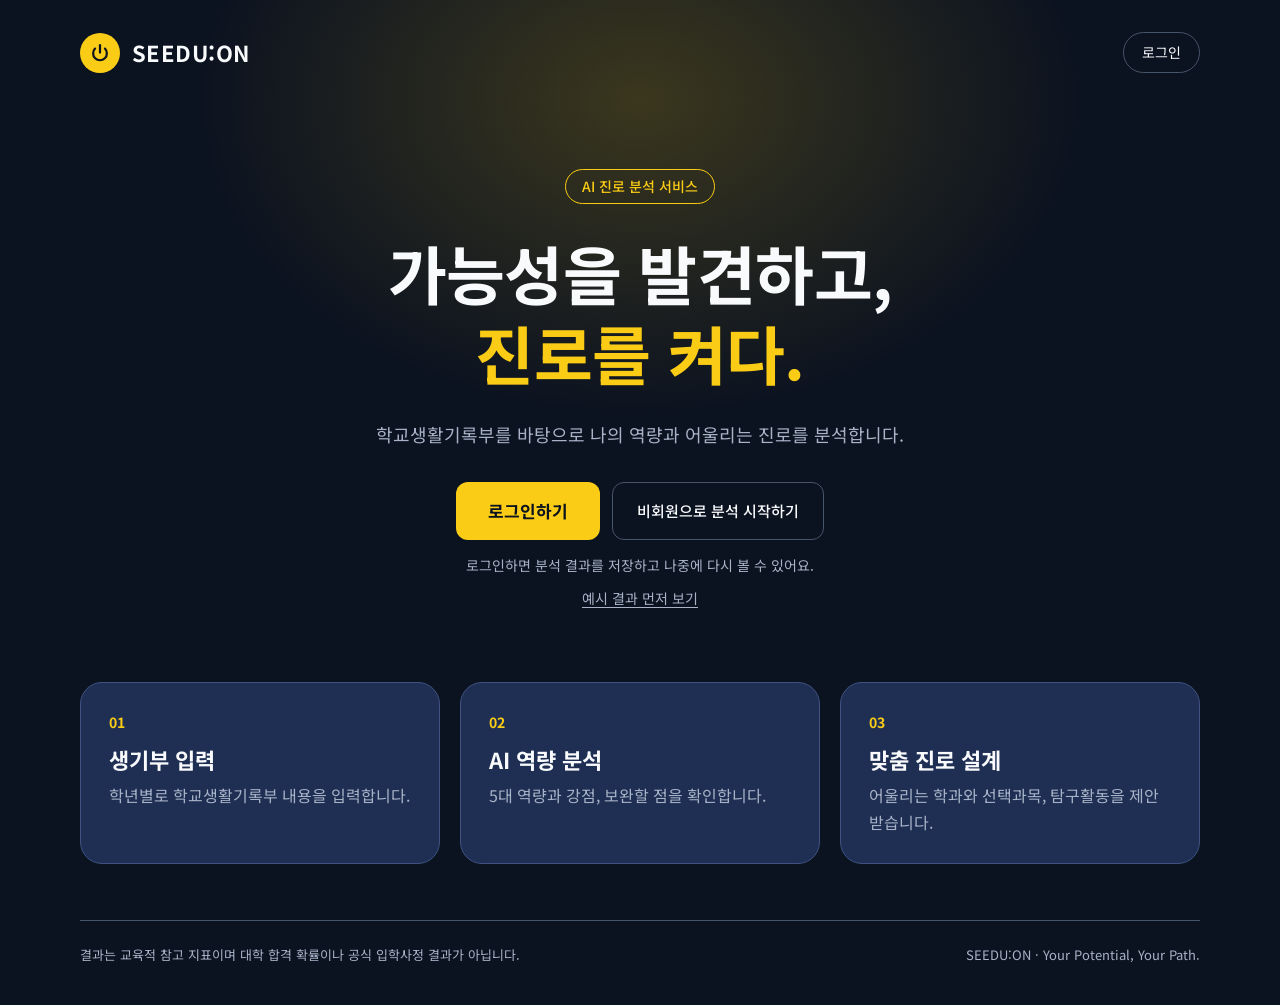
==== commit b24e30e6: "Add files via upload" ====
--- a/frontend/index.html
+++ b/frontend/index.html
@@ -1,20 +1,331 @@
-<!doctype html>
-<html lang="ko"><head><meta charset="utf-8"><meta name="viewport" content="width=device-width, initial-scale=1"><meta name="theme-color" content="#111a30"><title>SEEDU:ON | 나의 진로 분석</title><link rel="stylesheet" href="./style.css"><script src="./config.js" defer></script><script src="./script.js" defer></script></head>
-<body>
-<header class="site-header"><div class="wrap header-row"><a class="brand" href="#home" id="brand"><span class="brand-icon">✦</span> SEEDU<span class="accent">:ON</span></a><span class="tag">학교생활기록부 기반 진로 탐색</span><button class="ghost-small" id="historyBtn">내 분석 기록</button></div></header>
-<main class="wrap">
-<section class="hero" id="home"><div class="eyebrow">DISCOVER YOUR POTENTIAL</div><h1>가능성을 발견하고,<br><span>진로를 켜다.</span></h1><p>세특의 모든 과목을 분석하고, 근거를 확인하며, 다음 탐구활동까지 연결합니다.</p><button class="button primary" id="startBtn">나의 분석 시작하기 →</button><div class="hero-notice">진로 탐색 참고 서비스 · 입시 합격 가능성 예측 아님</div></section>
-<nav class="steps" aria-label="진행 단계"><span class="step active" data-step="input">01 생기부 입력</span><span class="step" data-step="result">02 역량 분석</span><span class="step" data-step="plan">03 진로 설계</span></nav>
-<section id="inputSection" class="section"><div class="section-head"><div><div class="eyebrow">STEP 01</div><h2>학년별 세특 입력</h2><p>현재 학년을 선택하고, 이수한 과목만 입력해 주세요. 모든 입력 과목을 분석합니다.</p></div><button class="button secondary" id="sampleBtn">1학년 예시 넣기</button></div><div class="panel"><div class="field-title">현재 학년</div><div class="grade-switch"><label><input type="radio" name="grade" value="1" checked><span>1학년</span></label><label><input type="radio" name="grade" value="2"><span>2학년</span></label></div><div id="gradeContainers"></div><div class="panel-footer"><button id="addRecord" class="button outline">+ 과목 추가</button><span id="inputCount" class="muted">0개 과목</span></div><div class="analyze-actions"><label class="check-line"><input type="checkbox" id="aiMode" checked> OpenAI 의미 분석 사용 <small>(API 키 설정 시, 미설정·오류 시 참고 분석으로 표시)</small></label><button class="button primary" id="analyzeBtn">전체 세특 분석하기 →</button></div><p id="inputError" class="error" role="alert"></p></div></section>
-<section id="loadingSection" class="section hidden" aria-live="polite"><div class="panel loading"><div class="spinner"></div><h2>모든 입력 기록을 분석하고 있어요</h2><p>입력된 과목을 모두 살펴보고, 학과·역량 근거를 연결하고 있습니다.</p></div></section>
-<section id="resultSection" class="section hidden"><div class="section-head"><div><div class="eyebrow">SEEDU:ON · SEMANTIC ANALYSIS</div><h2>나의 역량 분석 리포트</h2><p id="resultNotice"></p></div><button id="editBtn" class="button outline">입력 내용 수정</button></div>
-<div class="panel summary-panel"><div class="summary-num" id="coverageSummary"></div><details><summary>과목별 분석 범위 확인</summary><div id="subjectsSummary" class="subject-tags"></div></details><p class="muted">기록에서 확인된 근거에 대한 참고 평가입니다. 근거 미확인은 낮은 능력의 증거가 아닙니다.</p></div>
-<div class="panel"><h3>5대 핵심 역량</h3><div class="competency-layout"><div class="radar-box"><svg id="radar" viewBox="0 0 360 340" role="img" aria-label="5대 핵심 역량 레이더 그래프"></svg><p class="muted small center">미확인 항목은 0점이 아니라 그래프에서 별도 표기합니다.</p></div><div id="competencyCards" class="competency-cards"></div></div></div>
-<div class="two-cols"><div class="panel"><h3 class="green">나의 강점</h3><div id="strengths"></div></div><div class="panel"><h3 class="amber">보완할 점</h3><div id="improvements"></div></div></div>
-<div class="panel"><div class="row-between"><div><h3>근거 중심 전공 탐색</h3><p class="muted">전공 적합도 퍼센트 대신 확인된 근거와 평가 가능한 지표를 보여줍니다.</p></div></div><div id="majorCards" class="major-grid"></div><p class="muted small">N/E는 평가할 근거가 확인되지 않았다는 뜻입니다. N/E를 0점으로 계산하지 않으며, 부분 점수는 종합 적합도가 아닙니다.</p></div>
-<div class="panel"><h3>학년별 성장 과정</h3><div id="growth"></div></div>
-<div class="panel cta"><div><h3>나의 진로 로드맵</h3><p>희망 학과를 직접 선택하고, 선택과목과 심화 탐구활동 TOP 3을 받아보세요.</p></div><button class="button primary" id="toPlanBtn">진로 로드맵 만들기 →</button></div></section>
-<section id="planSection" class="section hidden"><div class="section-head"><div><div class="eyebrow">STEP 03</div><h2>맞춤 진로 로드맵</h2><p>내가 원하는 학과를 기준으로 실제로 수행할 수 있는 탐구계획을 설계합니다.</p></div><button class="button outline" id="backResultBtn">분석 결과로</button></div><div class="panel"><label class="field-title" for="majorSelect">희망 학과 선택</label><select id="majorSelect"></select><label class="field-title" for="majorCustom">목록에 없는 희망 학과 (선택)</label><input id="majorCustom" placeholder="예: 도시공학과"><label class="field-title" for="unitInput">현재 배우는 단원 또는 관심 주제 (선택)</label><input id="unitInput" placeholder="예: 함수와 그래프 / 교실 공기질"><button class="button primary full" id="roadmapBtn">추천 선택과목 · 심화 탐구활동 생성</button><p id="planError" class="error" role="alert"></p></div><div id="planLoading" class="panel loading hidden"><div class="spinner"></div><p>진로 로드맵을 구성하고 있어요.</p></div><div id="planOutput" class="hidden"><div class="panel"><div class="eyebrow">PERSONALIZED ROADMAP</div><h3 id="roadmapMajor"></h3><p id="roadmapNotice" class="muted"></p><h3>추천 선택과목</h3><div id="courseTags" class="subject-tags"></div></div><div class="panel"><h3>추천 심화 탐구활동 TOP 3</h3><div id="activityCards" class="activity-grid"></div></div><div class="panel"><h3>학년별 실행 계획</h3><div id="gradePlan"></div></div></div></section>
-<section id="historySection" class="section hidden"><div class="section-head"><div><div class="eyebrow">MY HISTORY</div><h2>내 분석 기록</h2><p>이 브라우저에 저장된 분석 결과입니다. 다른 기기와 자동 동기화되지 않습니다.</p></div><button class="button outline" id="backHomeBtn">돌아가기</button></div><div class="panel" id="historyContents"></div></section>
-</main><footer><div class="wrap">SEEDU:ON · 팀 Alive <span>학생부 내용은 서버 데이터베이스에 저장하지 않습니다. 브라우저에 저장한 기록은 해당 기기에서 삭제할 수 있습니다.</span></div></footer>
-</body></html>
+<!DOCTYPE html>
+<html lang="ko">
+<head>
+  <meta charset="UTF-8">
+  <meta name="viewport" content="width=device-width, initial-scale=1.0">
+  <title>SEEDU:ON | 나의 진로 설계</title>
+  <link rel="preconnect" href="https://fonts.googleapis.com">
+  <link rel="preconnect" href="https://fonts.gstatic.com" crossorigin>
+  <link rel="stylesheet" href="https://fonts.googleapis.com/css2?family=Noto+Sans+KR:wght@400;500;700&display=swap">
+  <link rel="stylesheet" href="style.css">
+  <link rel="stylesheet" href="seedu-fixes.css">
+  <script src="script.js" defer></script>
+</head>
+<body data-page="0" data-auth="out">
+
+  <header class="site-header">
+    <div class="container header-inner">
+      <button type="button" class="logo" data-go-page="0" aria-label="SEEDU:ON 홈으로">
+        <span class="logo-mark" aria-hidden="true">
+          <svg viewBox="0 0 24 24" fill="none" stroke-width="2.4" stroke-linecap="round" stroke-linejoin="round">
+            <path d="M12 3.5v8"/>
+            <path d="M6.6 7.2a7.5 7.5 0 1 0 10.8 0"/>
+          </svg>
+        </span>
+        <span class="logo-text">SEEDU:ON</span>
+      </button>
+      <div class="header-auth">
+        <button type="button" class="btn-header auth-out-only" data-open-login>로그인</button>
+        <span class="header-user auth-in-only"><strong id="header-username"></strong>님</span>
+        <button type="button" class="btn-header auth-in-only" data-go-page="4">내 기록</button>
+        <button type="button" class="link-button auth-in-only" id="logout-button">로그아웃</button>
+      </div>
+    </div>
+  </header>
+
+  <main class="container">
+    <!-- 홈 화면 -->
+    <section id="home-page">
+      <div class="hero">
+        <p class="hero-badge">AI 진로 분석 서비스</p>
+        <h1 class="hero-title">
+          <span>가능성을 발견하고,</span>
+          <span class="accent">진로를 켜다.</span>
+        </h1>
+        <p class="hero-desc">학교생활기록부를 바탕으로 나의 역량과 어울리는 진로를 분석합니다.</p>
+        <!-- 로그아웃 상태 -->
+        <div class="auth-out-only">
+          <div class="hero-actions">
+            <button type="button" class="btn btn-primary" data-open-login>로그인하기</button>
+            <button type="button" class="btn btn-secondary-dark" id="guest-start-button">비회원으로 분석 시작하기</button>
+          </div>
+          <p class="hero-hint">로그인하면 분석 결과를 저장하고 나중에 다시 볼 수 있어요.</p>
+          <button type="button" class="link-button hero-link" id="sample-result-button">예시 결과 먼저 보기</button>
+        </div>
+
+        <!-- 로그인 상태 -->
+        <div class="auth-in-only">
+          <div class="hero-actions">
+            <button type="button" class="btn btn-primary" data-go-page="1">AI 분석 시작하기</button>
+            <button type="button" class="btn btn-secondary-dark" data-go-page="4">내 기록 보기</button>
+          </div>
+          <p class="hero-hint">이전에 저장한 분석 결과를 다시 볼 수 있어요.</p>
+        </div>
+      </div>
+
+      <div class="feature-list">
+        <article class="feature-card">
+          <p class="feature-num">01</p>
+          <h2>생기부 입력</h2>
+          <p>학년별로 학교생활기록부 내용을 입력합니다.</p>
+        </article>
+        <article class="feature-card">
+          <p class="feature-num">02</p>
+          <h2>AI 역량 분석</h2>
+          <p>5대 역량과 강점, 보완할 점을 확인합니다.</p>
+        </article>
+        <article class="feature-card">
+          <p class="feature-num">03</p>
+          <h2>맞춤 진로 설계</h2>
+          <p>어울리는 학과와 선택과목, 탐구활동을 제안받습니다.</p>
+        </article>
+      </div>
+    </section>
+
+    <nav class="steps" aria-label="진행 단계">
+      <div class="step active"><span class="step-num">1</span><span class="step-label">생기부 입력</span></div>
+      <div class="step"><span class="step-num">2</span><span class="step-label">AI 역량 분석</span></div>
+      <div class="step"><span class="step-num">3</span><span class="step-label">맞춤 진로 설계</span></div>
+    </nav>
+
+    <!-- 첫 번째 화면 -->
+    <section id="input-page" class="panel">
+      <h1>나의 가능성을 발견해 보세요</h1>
+      <p class="panel-desc">학교생활기록부를 바탕으로 역량과 진로를 분석합니다.</p>
+
+      <fieldset class="grade-choice">
+        <legend class="field-label">현재 학년</legend>
+        <div class="grade-choice-options">
+          <label class="choice-card"><input type="radio" name="current-grade-choice" value="1" checked> 1학년</label>
+          <label class="choice-card"><input type="radio" name="current-grade-choice" value="2"> 2학년</label>
+        </div>
+      </fieldset>
+
+      <!-- 기존 JavaScript가 읽는 학년 값 (위 라디오 버튼과 연동) -->
+      <select id="current-grade" hidden aria-hidden="true" tabindex="-1">
+        <option value="1">1학년</option>
+        <option value="2">2학년</option>
+      </select>
+
+      <h2 class="field-label">학교생활기록부 입력</h2>
+
+      <div class="grade-tabs">
+        <button type="button" class="grade-tab active" data-grade="1">1학년</button>
+        <button type="button" class="grade-tab" data-grade="2">2학년</button>
+      </div>
+
+      
+      <div class="subject-input-area">
+        <h3>학교생활기록부 활동 입력</h3>
+        <p class="hint">
+          교과 세특과 창의적 체험활동 등을 구분하여 등록하세요.
+        </p>
+
+        <label for="record-category">학생부 영역 선택</label>
+        <select id="record-category">
+          <option value="subject">교과 세특</option>
+          <option value="autonomy">자율·자치활동</option>
+          <option value="club">동아리활동</option>
+          <option value="career">진로활동</option>
+          <option value="behavior">행동특성 및 종합의견</option>
+        </select>
+
+        <div id="subject-field">
+          <label for="subject-select">과목 선택</label>
+          <select id="subject-select">
+            <option value="">과목을 선택하세요</option>
+          </select>
+        </div>
+
+        <div id="activity-field" hidden>
+          <label for="activity-title">활동명 (선택)</label>
+          <input
+            type="text"
+            id="activity-title"
+            maxlength="100"
+            placeholder="예: 인공지능 탐구 동아리"
+          >
+        </div>
+
+        <label for="subject-record" id="record-content-label">
+          세부능력 및 특기사항
+        </label>
+        <textarea
+          id="subject-record"
+          placeholder="선택한 과목의 세특 내용을 입력하세요."
+        ></textarea>
+
+        <p id="character-count">0자 입력</p>
+
+        <button type="button" id="add-subject-button" class="btn btn-secondary">
+          + 기록 등록하기
+        </button>
+
+        <h3>등록된 학생부 기록</h3>
+        <div id="registered-subjects">
+          <p>아직 등록한 기록이 없습니다.</p>
+        </div>
+      </div>
+
+
+      <!-- 기존 JavaScript와의 호환성을 위한 입력 데이터 -->
+      <textarea id="student-record" hidden></textarea>
+
+      <div class="notice">
+        <svg class="notice-icon" viewBox="0 0 24 24" fill="none" stroke-width="2" stroke-linecap="round" aria-hidden="true">
+          <circle cx="12" cy="12" r="9"/><path d="M12 7.5v5.5"/><path d="M12 16.5h.01"/>
+        </svg>
+        <p>이름, 학교명, 교사명은 지우고 입력해 주세요. 결과는 교육적 참고 지표이며 합격 예측이 아닙니다.</p>
+      </div>
+
+      <div class="actions">
+        <button type="button" id="analyze-button" class="btn btn-primary">AI 분석 시작하기</button>
+      </div>
+    </section>
+
+
+    <!-- 두 번째 화면 -->
+    <section id="analysis-page" hidden>
+      <h1>AI 역량 분석 리포트</h1>
+      <p>나의 강점과 학년별 성장 과정을 확인합니다.</p>
+
+      <div id="analysis-results"></div>
+
+      <!-- 저장 배너 / 저장됨 / 예시·저장 기록 안내 -->
+      <div id="result-extra"></div>
+
+      <div class="actions">
+        <button type="button" class="back-button btn btn-secondary-dark" id="result-back-button" data-go-page="1">
+          ← 이전 단계로 돌아가기
+        </button>
+        <button type="button" id="go-to-plan" class="btn btn-primary">나의 진로 설계하기</button>
+      </div>
+    </section>
+
+
+    <!-- 세 번째 화면 -->
+    <section id="plan-page" hidden>
+      <h1 class="page-title">나만의 <span class="accent">진로 로드맵</span></h1>
+      <p class="page-desc">희망 학과에 맞는 선택과목과 탐구활동을 추천합니다.</p>
+
+      <div class="result-card">
+        <h2 class="card-heading">희망 학과 선택</h2>
+        <p class="muted">AI가 추천한 학과 중 하나를 선택하거나 직접 입력하세요.</p>
+
+        <div id="major-selection"></div>
+
+        <label for="custom-major" class="hint">다른 학과 직접 입력</label>
+        <input
+          type="text"
+          id="custom-major"
+          placeholder="예: 인공지능학과, 컴퓨터공학과"
+        >
+
+        <div class="actions">
+          <button type="button" id="roadmap-button" class="btn btn-primary">
+            AI 맞춤 로드맵 생성하기
+          </button>
+        </div>
+      </div>
+
+      <div id="plan-results"></div>
+
+      <div class="actions actions-start">
+        <button type="button" class="btn btn-secondary-dark" data-go-page="2">
+          이전 단계로 돌아가기
+        </button>
+      </div>
+    </section>
+
+    <!-- 내 기록 화면 -->
+    <section id="records-page" hidden>
+      <div class="records-head">
+        <div>
+          <h1 class="page-title">내 <span class="accent">분석 기록</span></h1>
+          <p class="page-desc">저장한 결과를 다시 보고, 변화를 비교해 보세요.</p>
+        </div>
+        <button type="button" class="btn btn-primary" data-go-page="1">새 분석 시작하기</button>
+      </div>
+
+      <p id="records-status" class="records-status" role="status" aria-live="polite"></p>
+      <div id="records-list" class="records-list"></div>
+
+      <div id="records-empty" class="records-empty" hidden>
+        <p class="records-empty-title">아직 저장한 기록이 없어요.</p>
+        <p class="muted">로그인한 상태에서 분석하면 결과가 여기에 저장돼요.</p>
+        <button type="button" class="btn btn-primary" data-go-page="1">분석 시작하기</button>
+      </div>
+
+      <div class="records-foot">
+        <p>저장된 기록은 아이디에만 연결돼요. 삭제하면 복구할 수 없어요.</p>
+        <button type="button" class="link-button" id="delete-all-records">모든 기록 삭제</button>
+      </div>
+    </section>
+
+  </main>
+
+  <!-- 로그인 모달 -->
+  <dialog id="login-dialog" class="modal" aria-labelledby="login-title" aria-describedby="login-desc">
+    <form id="login-form" class="modal-card" novalidate>
+      <button type="button" class="modal-close" data-close-dialog aria-label="닫기">×</button>
+      <h2 id="login-title">로그인</h2>
+      <p id="login-desc" class="modal-desc">저장한 분석 결과를 나중에도 다시 볼 수 있어요.</p>
+
+      <label for="login-username" class="modal-label">아이디</label>
+      <input type="text" id="login-username" name="username" autocomplete="username"
+             placeholder="영문, 숫자 4~16자 (실명은 쓰지 마세요)" maxlength="16" required
+             aria-describedby="login-error">
+
+      <label for="login-password" class="modal-label">비밀번호</label>
+      <input type="password" id="login-password" name="password" autocomplete="current-password"
+             placeholder="6자 이상" maxlength="64" required aria-describedby="login-error">
+
+      <p id="login-error" class="field-error" role="alert" hidden>
+        <svg viewBox="0 0 24 24" fill="none" stroke-width="2" stroke-linecap="round" aria-hidden="true">
+          <circle cx="12" cy="12" r="9"/><path d="M12 7.5v5.5"/><path d="M12 16.5h.01"/>
+        </svg>
+        <span id="login-error-text"></span>
+      </p>
+
+      <div class="notice">
+        <svg class="notice-icon" viewBox="0 0 24 24" fill="none" stroke-width="2" stroke-linecap="round" aria-hidden="true">
+          <circle cx="12" cy="12" r="9"/><path d="M12 7.5v5.5"/><path d="M12 16.5h.01"/>
+        </svg>
+        <p>처음 쓰는 아이디라면 이 아이디와 비밀번호로 새 계정이 만들어져요. 비밀번호를 잊으면 복구할 수 없어요.</p>
+      </div>
+
+      <button type="submit" class="btn btn-primary btn-block" id="login-submit">로그인 / 시작하기</button>
+      <button type="button" class="link-button modal-link" id="login-skip">로그인 없이 분석만 해보기</button>
+    </form>
+  </dialog>
+
+  <!-- 비회원 안내 모달 -->
+  <dialog id="guest-dialog" class="modal" aria-labelledby="guest-title" aria-describedby="guest-desc">
+    <div class="modal-card">
+      <button type="button" class="modal-close" data-close-dialog aria-label="닫기">×</button>
+      <h2 id="guest-title">비회원으로 시작할까요?</h2>
+      <p id="guest-desc" class="modal-desc">분석은 로그인 없이도 똑같이 할 수 있어요.</p>
+
+      <div class="notice">
+        <svg class="notice-icon" viewBox="0 0 24 24" fill="none" stroke-width="2" stroke-linecap="round" aria-hidden="true">
+          <circle cx="12" cy="12" r="9"/><path d="M12 7.5v5.5"/><path d="M12 16.5h.01"/>
+        </svg>
+        <p><strong>비회원 분석 결과는 저장되지 않아요.</strong> 결과 화면을 닫거나 새로고침하면 다시 볼 수 없어요.</p>
+      </div>
+
+      <button type="button" class="btn btn-primary btn-block" id="guest-continue" autofocus>비회원으로 계속하기</button>
+      <button type="button" class="btn btn-secondary btn-block" id="guest-login">로그인하고 저장하기</button>
+    </div>
+  </dialog>
+
+  <div id="toast" class="toast" role="status" aria-live="polite" hidden></div>
+
+  <footer class="site-footer">
+    <div class="container footer-inner">
+      <p>결과는 교육적 참고 지표이며 대학 합격 확률이나 공식 입학사정 결과가 아닙니다.</p>
+      <p>SEEDU:ON · Your Potential, Your Path.</p>
+    </div>
+  </footer>
+
+</body>
+</html>
--- a/frontend/style.css
+++ b/frontend/style.css
@@ -1,42 +1,1329 @@
-:root{--navy:#121b31;--navy2:#1b2b4b;--blue:#446bcd;--mint:#5baf9e;--bg:#f3f5fa;--ink:#1b2944;--muted:#65738b;--line:#dbe1ee;--gold:#bb8a30;--white:#fff}*{box-sizing:border-box}html{scroll-behavior:smooth}body{margin:0;font-family:Pretendard,'Noto Sans KR','Malgun Gothic',system-ui,sans-serif;background:var(--bg);color:var(--ink);line-height:1.65;font-size:15px}button,input,select,textarea{font:inherit}button{cursor:pointer}button:disabled{opacity:.55;cursor:wait}.wrap{max-width:1140px;margin:auto;padding:0 22px}.site-header{background:var(--navy);color:white;position:sticky;top:0;z-index:20;box-shadow:0 8px 25px #111a301f}.header-row{min-height:70px;display:flex;align-items:center;gap:20px}.brand{font-weight:900;color:white;text-decoration:none;font-size:24px;letter-spacing:-.8px}.brand-icon{color:#8ce0c2}.accent,.hero h1 span{color:#91e0c6}.tag{color:#bfc8dd;font-size:12px;flex:1}.ghost-small{border:1px solid #657b9e;background:transparent;color:white;padding:9px 13px;border-radius:9px}.hero{margin:35px 0 20px;padding:63px 55px;background:linear-gradient(125deg,#14223d,#263f6e);color:white;border-radius:24px;overflow:hidden;position:relative}.hero:after{content:'✧';position:absolute;font-size:250px;right:75px;top:-75px;color:#ffffff0b}.hero h1{font-size:clamp(32px,5vw,57px);letter-spacing:-2px;line-height:1.25;margin:8px 0 20px}.hero p{max-width:650px;color:#d9e4f5;font-size:17px}.eyebrow{font-size:11px;letter-spacing:2px;font-weight:800;color:#4e9d90}.hero .eyebrow{color:#87d5bf}.hero-notice{color:#b4c0d5;font-size:12px;margin-top:16px}.button{border:0;border-radius:12px;padding:12px 19px;font-weight:800;transition:.15s}.button:hover{transform:translateY(-1px)}.button.primary{background:#2e6ac6;color:white}.button.secondary{background:#e4f0ed;color:#267b6a}.button.outline{border:1px solid var(--line);background:white;color:var(--ink)}.button.full{width:100%;margin-top:20px}.steps{display:flex;gap:12px;margin:20px 0 28px}.step{flex:1;text-align:center;background:white;color:#8590a0;border:1px solid var(--line);padding:10px 5px;border-radius:10px;font-size:13px;font-weight:700}.step.active{color:#3164bb;border-color:#b9ccf5;background:#edf3ff}.section{margin:0 0 28px}.section-head{display:flex;align-items:center;justify-content:space-between;gap:15px;margin:25px 0 18px}.section-head h2{font-size:27px;margin:3px 0}.section-head p{margin:0;color:var(--muted);font-size:13px}.panel{background:var(--white);border:1px solid var(--line);border-radius:18px;padding:23px 25px;margin:0 0 15px;box-shadow:0 4px 15px #15224109}.panel h3{font-size:18px;margin:0 0 16px}.field-title{display:block;font-size:14px;font-weight:800;margin:13px 0 8px}.grade-switch{display:flex;gap:10px;margin-bottom:22px}.grade-switch label input{position:absolute;opacity:0}.grade-switch label span{display:block;border:1px solid var(--line);border-radius:10px;padding:8px 22px;cursor:pointer;background:#f8fafd}.grade-switch label input:checked+span{color:#2862b9;border-color:#5181d4;background:#edf4ff;font-weight:800}.grade-area{margin-bottom:18px}.grade-area h3{margin:10px 0;font-size:17px}.record-card{display:grid;grid-template-columns:185px minmax(0,1fr) auto;gap:10px;align-items:start;background:#f9fbff;border:1px solid var(--line);padding:13px;margin:10px 0;border-radius:12px}.record-card input,.record-card textarea,input:not([type=radio]):not([type=checkbox]),select{border:1px solid #cbd5e6;background:white;border-radius:10px;padding:11px;color:var(--ink);outline:none;min-width:0;width:100%}.record-card textarea{min-height:170px;resize:vertical;line-height:1.65}.record-card input:focus,.record-card textarea:focus,select:focus{border-color:#4b7bc7;box-shadow:0 0 0 3px #4b7bc71c}.icon-button{border:1px solid #e9d6d6;border-radius:9px;background:#fff3f3;color:#9e3b3b;padding:8px 11px}.panel-footer,.analyze-actions,.row-between{display:flex;justify-content:space-between;align-items:center;gap:16px}.analyze-actions{padding-top:20px;margin-top:18px;border-top:1px solid var(--line);flex-wrap:wrap}.check-line{display:flex;align-items:center;gap:8px}.check-line small{font-size:11px;color:var(--muted)}.muted{color:var(--muted);font-size:13px}.small{font-size:11px}.center{text-align:center}.error{color:#bf3434;font-weight:700;font-size:13px;white-space:pre-wrap}.hidden{display:none!important}.loading{text-align:center;padding:50px 15px}.spinner{width:40px;height:40px;margin:0 auto 12px;border:4px solid #d6dfed;border-top-color:var(--blue);border-radius:50%;animation:spin .9s linear infinite}@keyframes spin{to{transform:rotate(360deg)}}.summary-panel .summary-num{font-size:16px;font-weight:800;margin-bottom:10px}details summary{cursor:pointer;font-weight:700;color:#3d5b99;font-size:13px}.subject-tags{display:flex;flex-wrap:wrap;gap:8px;margin:13px 0}.subject-tag{background:#eef5fd;color:#38598b;border:1px solid #d9e7f8;padding:6px 11px;border-radius:30px;font-size:12px}.competency-layout{display:grid;grid-template-columns:43% minmax(0,1fr);gap:20px;align-items:center}.radar-box{width:100%;max-width:465px;margin:0 auto}.radar-box svg{display:block;width:100%;height:auto;overflow:visible}.competency-cards{display:grid;gap:9px}.competency-card{border:1px solid var(--line);border-radius:12px;padding:11px 14px}.competency-top{display:flex;justify-content:space-between;font-size:13px;font-weight:800}.comp-note{color:#56667e;font-size:12px;line-height:1.55;margin:6px 0 0;overflow-wrap:anywhere}.bar{height:8px;border-radius:10px;background:#ebedf4;overflow:hidden;margin-top:6px}.bar>span{display:block;height:100%;background:linear-gradient(90deg,#e3c16b,#bf8629);border-radius:10px}.two-cols{display:grid;grid-template-columns:1fr 1fr;gap:15px}.two-cols>.panel{height:100%}.green{color:#27866f}.amber{color:#a06b1c}.finding{padding:12px 0;border-bottom:1px solid #e7ebf1}.finding:last-child{border:0}.finding b{font-size:14px}.finding p{font-size:13px;color:#51617b;margin:3px 0 0;overflow-wrap:anywhere}.major-grid{display:grid;grid-template-columns:repeat(3,minmax(0,1fr));gap:13px}.major-card{border:1px solid #d5deef;border-radius:14px;padding:15px;min-width:0;background:#fbfcff}.major-card h4{font-size:19px;margin:3px 0 6px}.mini-eyebrow{font-size:10px;letter-spacing:.7px;color:#4f6589;font-weight:800}.score-hold{font-size:12px;color:#88601c;font-weight:700;padding:6px 0}.metric{display:flex;justify-content:space-between;font-size:12px;padding:6px 0;border-bottom:1px solid #e9edf4;gap:10px}.metric span:last-child{white-space:nowrap;font-weight:800}.metric:last-child{border:0}.mini-note{font-size:12px;color:#53667e}.major-card details{margin-top:11px;background:white;border-radius:10px;padding:10px;border:1px solid #e3e9f3}.major-card details summary{font-size:12px}.evidence-item{padding:8px 0;border-bottom:1px solid #e8edf3;color:#53617b;font-size:12px;overflow-wrap:anywhere}.evidence-item:last-child{border:0}.timeline{border-left:2px solid #b8cdf3;padding:0 0 0 20px;margin:14px 0}.timeline b{color:#355b9b}.cta{display:flex;justify-content:space-between;gap:15px;align-items:center;background:#edf5ff}.cta h3{margin:0 0 5px}.cta p{margin:0;font-size:13px;color:#586b86}.activity-grid{display:grid;grid-template-columns:repeat(3,minmax(0,1fr));gap:13px}.activity-card{padding:17px;border:1px solid var(--line);border-radius:13px;background:#f9fbff}.activity-card h4{font-size:17px;margin:5px 0}.activity-card p,.activity-card li{font-size:13px;color:#56647d}.activity-card ol{padding-left:20px}.activity-card .number{font-size:12px;color:#356db0;font-weight:800}.course-grid{display:flex;flex-wrap:wrap;gap:9px}.plan-grade{padding:14px 0;border-bottom:1px solid var(--line)}.plan-grade:last-child{border:0}.plan-grade ul{margin:5px 0}.history-entry{display:flex;justify-content:space-between;align-items:center;gap:10px;padding:13px;border-bottom:1px solid var(--line)}.history-entry .buttons{display:flex;gap:7px}footer{padding:32px 0;background:var(--navy);color:#dce6f9;font-size:12px;margin-top:60px}footer .wrap{display:flex;justify-content:space-between;gap:14px}footer span{color:#94a5c4}@media(max-width:900px){.competency-layout{grid-template-columns:1fr}.major-grid,.activity-grid{grid-template-columns:1fr 1fr}.radar-box{max-width:400px}}@media(max-width:650px){.wrap{padding:0 13px}.tag{display:none}.hero{padding:40px 25px}.section-head{align-items:flex-start;flex-direction:column}.panel{padding:17px}.record-card{grid-template-columns:1fr}.record-card textarea{min-height:210px}.record-card .icon-button{justify-self:end}.major-grid,.activity-grid,.two-cols{grid-template-columns:1fr}.steps{gap:5px}.step{font-size:11px;padding:9px 2px}.cta{flex-direction:column;align-items:stretch}footer .wrap{flex-direction:column}.hero h1{letter-spacing:-1px}}
-
-/* Screenshot-matched ANALYSIS REPORT layout. Input and roadmap remain functional. */
-#resultSection{background:#17191f;padding:14px;border-radius:18px;margin-top:18px;color:#1d2d48}
-#resultSection .section-head{margin:0 0 12px;padding:24px 25px;background:#e9edf5;border:0;border-radius:17px;align-items:center}
-#resultSection .section-head h2{font-size:26px;color:#152747}
-#resultSection .section-head p{font-size:13px;color:#52678a}
-#resultSection .section-head .eyebrow{color:#ac792d}
-#resultSection>.panel,#resultSection>.two-cols>.panel{background:#e9edf5;border:0;box-shadow:none;border-radius:17px;margin-bottom:12px;padding:24px 25px}
-#resultSection .panel h3{font-size:17px;color:#a3712a;margin-bottom:17px}
-#resultSection .panel h3.green{color:#248579}
-#resultSection .panel h3.amber{color:#a56b28}
-#resultSection .summary-panel .summary-num{color:#9a6a27;font-size:14px;margin:0 0 8px}
-#resultSection .summary-panel details{margin-bottom:9px}
-#resultSection .competency-layout{grid-template-columns:minmax(0,42%) minmax(0,58%);gap:14px;align-items:center}
-#resultSection .radar-box{max-width:none;width:100%;min-height:290px;display:flex;align-items:center;justify-content:center;flex-direction:column}
-#resultSection .radar-box svg{width:100%;max-width:460px;min-height:290px}
-#resultSection .radar-box .muted{max-width:350px}
-#resultSection .competency-cards{gap:9px;min-width:0}
-#resultSection .competency-card{background:#fff;border:1px solid #c8d4e5;padding:13px 16px;border-radius:11px;min-width:0}
-#resultSection .competency-top{font-size:14px}
-#resultSection .comp-note{font-size:12.5px;line-height:1.5;overflow-wrap:anywhere}
-#resultSection .two-cols{gap:12px;margin:0 0 12px}
-#resultSection .two-cols>.panel{margin:0;min-width:0;min-height:180px}
-#resultSection .finding{padding:10px 0}
-#resultSection .finding b{font-size:13px}
-#resultSection .finding p{font-size:12.5px}
-#resultSection .major-grid{grid-template-columns:repeat(3,minmax(0,1fr));gap:11px}
-#resultSection .major-card{border:1px solid #c6d1e2;background:#fafcff;padding:16px 14px;border-radius:12px;min-width:0}
-#resultSection .major-card h4{font-size:18px;line-height:1.35;color:#162c4e}
-#resultSection .major-card details{background:transparent;border:0;padding:0;margin-top:12px}
-#resultSection .major-card details summary{font-size:12px;color:#b27c26;padding:6px 0}
-#resultSection .major-card .metric{font-size:12px;gap:8px;align-items:flex-start;flex-wrap:wrap;padding:9px 0}
-#resultSection .major-card .metric span:last-child{white-space:normal;color:#a87625;text-align:right}
-#resultSection .major-card .evidence-item{font-size:11.5px;line-height:1.45}
-#resultSection .major-card .mini-note{line-height:1.5;overflow-wrap:anywhere}
-#resultSection .timeline{border-left:2px solid #d7ad52;padding-left:18px}
-#resultSection .timeline b{color:#263d5f}
-#resultSection .cta{background:#e9edf5}
-@media(max-width:850px){#resultSection .competency-layout{grid-template-columns:1fr}#resultSection .radar-box{max-width:500px;margin:auto}#resultSection .major-grid{grid-template-columns:1fr}#resultSection .two-cols{grid-template-columns:1fr}}
-@media(min-width:851px) and (max-width:1050px){#resultSection .major-card{padding:12px 10px}#resultSection .major-card h4{font-size:16px}}
-@media(max-width:650px){#resultSection{padding:9px}#resultSection .section-head,#resultSection>.panel,#resultSection>.two-cols>.panel{padding:17px}}
+/* =========================================
+   SEEDU:ON 디자인 토큰
+   색 값은 여기에서만 정의하고 아래에서는 변수로만 사용한다.
+========================================= */
+:root {
+  /* 배경 / 배경 위 글자 */
+  --bg: #0B1220;
+  --on-bg: #F8FAFC;
+  --on-bg-muted: #A8B3C7;
+
+  /* 포인트 */
+  --accent: #FACC15;
+  --accent-deep: #CA8A04;
+  --accent-soft: #FEF9C3;
+  --accent-chip-text: #FDE68A;
+
+  /* 어두운 카드(홈) / 보조 버튼 */
+  --dark-card: #1F2F54;
+  --dark-card-border: #3F5280;
+  --dark-btn-border: #475569;
+
+  /* 밝은 카드 */
+  --card: #E8EDF4;
+  --card-border: rgba(255, 255, 255, 0.18);
+  --card-shadow: 0 10px 30px rgba(0, 0, 0, 0.35);
+  --on-card: #0F172A;
+  --on-card-muted: #475569;
+  --label: #854D0E;
+
+  /* 입력창 */
+  --field-bg: #F8FAFC;
+  --field-border: #94A3B8;
+  --placeholder: #64748B;
+
+  /* 칩 / 막대 트랙 / 안쪽 박스 테두리 */
+  --chip: #CBD5E1;
+
+  /* 안내 박스 */
+  --notice-bg: #FEF9C3;
+  --notice-border: #FACC15;
+  --notice-text: #713F12;
+  --notice-icon: #854D0E;
+
+  /* 단계 표시 비활성 */
+  --step-track: #3F5280;
+  --step-circle: #2E3E63;
+
+  /* 강점 / 보완 */
+  --strength: #065F46;
+  --improve: #92400E;
+
+  /* 오류 */
+  --error: #B91C1C;
+  --error-soft: #FEF2F2;
+
+  /* 모달 뒤 어두운 막 */
+  --overlay: rgba(5, 9, 18, 0.72);
+
+  /* 모양 */
+  --radius-card: 22px;
+  --radius-inner: 14px;
+  --radius-control: 12px;
+  --radius-pill: 999px;
+
+  /* 컨테이너 폭 (페이지별로 아래에서 바꿈) */
+  --container: 880px;
+}
+
+body[data-page="0"] { --container: 1120px; }
+body[data-page="1"] { --container: 880px; }
+body[data-page="2"] { --container: 1120px; }
+body[data-page="3"] { --container: 1000px; }
+body[data-page="4"] { --container: 912px; }
+
+/* 로그인 상태에 따라 보이기 */
+body[data-auth="out"] .auth-in-only,
+body[data-auth="in"] .auth-out-only { display: none !important; }
+
+/* =========================================
+   기본
+========================================= */
+* { box-sizing: border-box; }
+
+html { background: var(--bg); }
+
+body {
+  position: relative;
+  margin: 0;
+  min-height: 100vh;
+  overflow-x: hidden;
+  font-family: "Noto Sans KR", "Malgun Gothic", sans-serif;
+  font-size: 16px;
+  line-height: 1.65;
+  background: var(--bg);
+  color: var(--on-bg);
+}
+
+/* 상단 중앙의 노란 빛 */
+body::before {
+  content: "";
+  position: absolute;
+  top: -220px;
+  left: 50%;
+  width: min(900px, 100%);
+  height: 640px;
+  transform: translateX(-50%);
+  background: radial-gradient(closest-side, rgba(250, 204, 21, 0.16), rgba(250, 204, 21, 0));
+  pointer-events: none;
+  z-index: 0;
+}
+
+/* 홈은 빛을 조금 더 밝게 */
+body[data-page="0"]::before {
+  background: radial-gradient(closest-side, rgba(250, 204, 21, 0.20), rgba(250, 204, 21, 0));
+}
+
+.site-header, main, .site-footer { position: relative; z-index: 1; }
+
+.container {
+  width: 100%;
+  max-width: calc(var(--container) + 48px);
+  margin: 0 auto;
+  padding: 0 24px;
+}
+
+section[hidden], .grade-tab[hidden], [hidden] { display: none !important; }
+
+h1, h2, h3 { margin: 0; line-height: 1.35; }
+
+button { font: inherit; }
+
+.accent { color: var(--accent); }
+
+.visually-hidden {
+  position: absolute !important;
+  width: 1px; height: 1px;
+  margin: -1px; padding: 0;
+  overflow: hidden;
+  clip: rect(0 0 0 0);
+  white-space: nowrap;
+  border: 0;
+}
+
+/* =========================================
+   헤더 / 로고
+========================================= */
+.header-inner {
+  display: flex;
+  align-items: center;
+  justify-content: space-between;
+  gap: 16px;
+  padding-top: 32px;
+  padding-bottom: 32px;
+}
+
+.logo {
+  display: flex;
+  align-items: center;
+  gap: 12px;
+  padding: 0;
+  border: 0;
+  background: none;
+  cursor: pointer;
+}
+
+/* =========================================
+   홈
+========================================= */
+body[data-page="0"] .steps,
+body[data-page="4"] .steps { display: none; }
+
+.hero-hint {
+  margin: 14px 0 0;
+  font-size: 14px;
+  color: var(--on-bg-muted);
+}
+
+.hero-link { margin-top: 10px; font-size: 14px; }
+
+.hero {
+  padding: 64px 0 72px;
+  text-align: center;
+}
+
+.hero-badge {
+  display: inline-block;
+  margin: 0 0 28px;
+  padding: 5px 16px;
+  border: 1px solid var(--accent);
+  border-radius: var(--radius-pill);
+  color: var(--accent);
+  font-size: 14px;
+  font-weight: 500;
+}
+
+.hero-title {
+  display: flex;
+  flex-direction: column;
+  font-size: 64px;
+  font-weight: 700;
+  line-height: 1.25;
+  letter-spacing: -0.01em;
+  color: var(--on-bg);
+}
+
+.hero-desc {
+  max-width: 560px;
+  margin: 28px auto 32px;
+  font-size: 18px;
+  color: var(--on-bg-muted);
+}
+
+.hero-actions {
+  display: flex;
+  flex-wrap: wrap;
+  justify-content: center;
+  gap: 12px;
+}
+
+.feature-list {
+  display: flex;
+  flex-wrap: wrap;
+  gap: 20px;
+}
+
+.feature-card {
+  flex: 1 1 280px;
+  padding: 28px;
+  border: 1px solid var(--dark-card-border);
+  border-radius: var(--radius-card);
+  background: var(--dark-card);
+}
+
+.feature-num {
+  margin: 0 0 10px;
+  font-size: 14px;
+  font-weight: 700;
+  color: var(--accent);
+}
+
+.feature-card h2 {
+  margin: 0 0 8px;
+  font-size: 22px;
+  font-weight: 700;
+  color: var(--on-bg);
+}
+
+.feature-card p:last-child {
+  margin: 0;
+  color: var(--on-bg-muted);
+}
+
+.logo-mark {
+  display: grid;
+  place-items: center;
+  width: 40px;
+  height: 40px;
+  border-radius: 50%;
+  background: var(--accent);
+  flex-shrink: 0;
+}
+
+.logo-mark svg {
+  width: 22px;
+  height: 22px;
+  stroke: var(--bg);
+}
+
+.logo-text {
+  font-size: 22px;
+  font-weight: 700;
+  letter-spacing: 0.02em;
+  color: var(--on-bg);
+}
+
+/* 헤더 오른쪽: 로그인 상태 */
+.header-auth {
+  display: flex;
+  align-items: center;
+  gap: 14px;
+  font-size: 14px;
+  color: var(--on-bg);
+}
+
+.header-user strong { color: var(--accent); font-weight: 700; }
+
+.btn-header {
+  padding: 8px 18px;
+  border: 1px solid var(--dark-btn-border);
+  border-radius: var(--radius-pill);
+  background: transparent;
+  color: var(--on-bg);
+  font-size: 14px;
+  cursor: pointer;
+}
+
+.btn-header:hover { background: rgba(71, 85, 105, 0.35); }
+
+/* 밑줄 링크처럼 보이는 버튼 */
+.link-button {
+  padding: 0;
+  border: 0;
+  background: none;
+  color: var(--on-bg-muted);
+  font-size: 14px;
+  text-decoration: underline;
+  text-underline-offset: 3px;
+  cursor: pointer;
+}
+
+.link-button:hover { color: var(--on-bg); }
+
+main.container { padding-bottom: 56px; }
+
+/* =========================================
+   단계 표시
+========================================= */
+.steps {
+  display: flex;
+  gap: 16px;
+  margin: 8px 0 40px;
+}
+
+.step {
+  flex: 1;
+  display: flex;
+  align-items: center;
+  gap: 10px;
+  padding-top: 18px;
+  border-top: 6px solid var(--step-track);
+  border-radius: 3px 3px 0 0;
+  color: var(--on-bg-muted);
+  font-size: 15px;
+  font-weight: 500;
+}
+
+.step-num {
+  display: grid;
+  place-items: center;
+  width: 28px;
+  height: 28px;
+  border-radius: 50%;
+  background: var(--step-circle);
+  color: var(--on-bg-muted);
+  font-size: 13px;
+  font-weight: 700;
+  flex-shrink: 0;
+}
+
+.step.active {
+  border-top-color: var(--accent);
+  color: var(--on-bg);
+  font-weight: 700;
+}
+
+.step.active .step-num {
+  background: var(--accent);
+  color: var(--bg);
+}
+
+/* =========================================
+   카드
+========================================= */
+.panel,
+.result-intro,
+.result-card {
+  background: var(--card);
+  color: var(--on-card);
+  border: 1px solid var(--card-border);
+  border-radius: var(--radius-card);
+  box-shadow: var(--card-shadow);
+}
+
+.panel { padding: 40px 36px; }
+.result-intro, .result-card { padding: 32px; }
+
+.panel h1 {
+  font-size: 31px;
+  font-weight: 700;
+  color: var(--on-card);
+}
+
+.panel-desc {
+  margin: 10px 0 32px;
+  color: var(--on-card-muted);
+}
+
+.field-label {
+  display: block;
+  margin: 28px 0 12px;
+  padding: 0;
+  font-size: 15px;
+  font-weight: 700;
+  color: var(--on-card);
+}
+
+.hint, .muted {
+  color: var(--on-card-muted);
+  font-size: 14px;
+  line-height: 1.7;
+}
+
+.eyebrow {
+  margin: 0 0 10px;
+  font-size: 14px;
+  font-weight: 700;
+  letter-spacing: 0.02em;
+  color: var(--label);
+}
+
+.card-heading {
+  margin: 0 0 20px;
+  font-size: 15px;
+  font-weight: 700;
+  color: var(--label);
+}
+
+.result-title {
+  margin: 0 0 12px;
+  font-size: 28px;
+  font-weight: 700;
+  color: var(--on-card);
+}
+
+/* =========================================
+   입력창
+========================================= */
+select, textarea, input[type="text"], input[type="password"] {
+  width: 100%;
+  padding: 13px 16px;
+  border: 1px solid var(--field-border);
+  border-radius: var(--radius-control);
+  background: var(--field-bg);
+  color: var(--on-card);
+  font: inherit;
+  font-size: 15px;
+}
+
+::placeholder { color: var(--placeholder); opacity: 1; }
+
+select:focus-visible,
+textarea:focus-visible,
+input:focus-visible,
+button:focus-visible {
+  outline: 3px solid var(--accent);
+  outline-offset: 2px;
+}
+
+textarea {
+  min-height: 200px;
+  resize: vertical;
+  line-height: 1.7;
+}
+
+/* 학년 선택 (라디오 카드) */
+.grade-choice { margin: 0; padding: 0; border: 0; min-width: 0; }
+
+.grade-choice-options { display: flex; flex-wrap: wrap; gap: 10px; }
+
+.choice-card {
+  display: inline-flex;
+  align-items: center;
+  gap: 10px;
+  padding: 11px 22px;
+  border: 2px solid var(--field-border);
+  border-radius: var(--radius-control);
+  background: transparent;
+  color: var(--on-card);
+  font-weight: 500;
+  cursor: pointer;
+}
+
+.choice-card input { margin: 0; accent-color: var(--label); }
+
+.choice-card:has(input:checked) {
+  background: var(--accent-soft);
+  border-color: var(--accent-deep);
+  color: var(--label);
+  font-weight: 700;
+}
+
+/* 칩 (학년 탭, 학과 선택) */
+.grade-tabs,
+#major-selection {
+  display: flex;
+  flex-wrap: wrap;
+  gap: 8px;
+}
+
+.grade-tabs { margin-bottom: 8px; }
+
+.grade-tab,
+.major-select-button {
+  padding: 7px 16px;
+  border: 0;
+  border-radius: var(--radius-pill);
+  background: var(--chip);
+  color: var(--on-card);
+  font-size: 14px;
+  font-weight: 500;
+  cursor: pointer;
+}
+
+.major-select-button { padding: 10px 18px; font-size: 15px; }
+
+.grade-tab.active,
+.major-select-button.active {
+  background: var(--accent);
+  color: var(--bg);
+  font-weight: 700;
+}
+
+/* 과목별 세특 입력 */
+.subject-input-area h3 {
+  margin: 24px 0 4px;
+  font-size: 16px;
+  font-weight: 700;
+  color: var(--on-card);
+}
+
+.subject-input-area .hint { margin: 0; }
+
+.subject-input-area label {
+  display: block;
+  margin: 18px 0 8px;
+  font-size: 14px;
+  font-weight: 700;
+  color: var(--on-card);
+}
+
+#character-count {
+  margin: 8px 0 14px;
+  font-size: 13px;
+  color: var(--on-card-muted);
+}
+
+#registered-subjects {
+  display: grid;
+  gap: 8px;
+  margin-top: 10px;
+}
+
+#registered-subjects > p {
+  margin: 0;
+  font-size: 14px;
+  color: var(--on-card-muted);
+}
+
+.registered-subject-item {
+  display: flex;
+  align-items: center;
+  justify-content: space-between;
+  gap: 12px;
+  padding: 12px 16px;
+  border: 1px solid var(--chip);
+  border-radius: var(--radius-inner);
+  background: var(--field-bg);
+}
+
+.registered-subject-info strong { font-size: 15px; }
+
+.registered-subject-info p {
+  margin: 2px 0 0;
+  font-size: 13px;
+  color: var(--on-card-muted);
+}
+
+.registered-subject-actions { display: flex; gap: 6px; flex-shrink: 0; }
+
+.subject-edit-button,
+.subject-delete-button {
+  padding: 6px 12px;
+  border: 1px solid var(--field-border);
+  border-radius: 10px;
+  background: transparent;
+  color: var(--on-card);
+  font-size: 13px;
+  cursor: pointer;
+}
+
+.subject-delete-button { color: var(--improve); }
+
+/* =========================================
+   버튼
+========================================= */
+.btn {
+  display: inline-flex;
+  align-items: center;
+  justify-content: center;
+  gap: 8px;
+  border-radius: var(--radius-control);
+  font-weight: 700;
+  text-decoration: none;
+  cursor: pointer;
+  transition: filter 0.15s ease, background-color 0.15s ease;
+}
+
+.btn-primary {
+  padding: 15px 32px;
+  border: 0;
+  background: var(--accent);
+  color: var(--bg);
+  font-size: 17px;
+}
+
+.btn-primary:hover { filter: brightness(1.06); }
+.btn-primary:disabled { opacity: 0.6; cursor: wait; }
+
+.btn-secondary {
+  padding: 11px 20px;
+  border: 1px solid var(--field-border);
+  background: transparent;
+  color: var(--on-card);
+  font-size: 15px;
+  font-weight: 500;
+}
+
+.btn-secondary:hover { background: rgba(148, 163, 184, 0.15); }
+
+/* 어두운 배경 위 보조 버튼 */
+.btn-secondary-dark {
+  padding: 14px 24px;
+  border: 1px solid var(--dark-btn-border);
+  background: transparent;
+  color: var(--on-bg);
+  font-size: 15px;
+  font-weight: 500;
+}
+
+.btn-secondary-dark:hover { background: rgba(71, 85, 105, 0.35); }
+
+.actions {
+  display: flex;
+  flex-wrap: wrap;
+  justify-content: flex-end;
+  gap: 12px;
+  margin-top: 28px;
+}
+
+.actions-start { justify-content: flex-start; }
+
+/* =========================================
+   안내 박스
+========================================= */
+.notice {
+  display: flex;
+  align-items: flex-start;
+  gap: 10px;
+  margin-top: 28px;
+  padding: 16px 18px;
+  border: 1px solid var(--notice-border);
+  border-radius: var(--radius-inner);
+  background: var(--notice-bg);
+  color: var(--notice-text);
+  font-size: 14px;
+}
+
+.notice p { margin: 0; }
+
+.notice-icon {
+  width: 18px;
+  height: 18px;
+  margin-top: 2px;
+  flex-shrink: 0;
+  stroke: var(--notice-icon);
+}
+
+/* =========================================
+   분석 결과 (벤토 그리드)
+========================================= */
+#analysis-page > h1,
+#analysis-page > p { display: none; }
+
+#analysis-results {
+  display: grid;
+  grid-template-columns: repeat(2, minmax(0, 1fr));
+  gap: 20px;
+}
+
+#analysis-results > .result-intro,
+#analysis-results > .span-full { grid-column: 1 / -1; }
+
+.result-intro .muted { font-size: 15px; margin: 0; }
+
+/* 역량 카드: 레이더 + 점수 목록 */
+.competency-layout {
+  display: flex;
+  flex-wrap: wrap;
+  align-items: center;
+  gap: 24px;
+}
+
+.competency-layout .radar-wrap { flex: 1 1 380px; }
+.competency-layout .score-grid { flex: 1 1 360px; }
+
+.radar-wrap { display: flex; justify-content: center; }
+
+.radar-wrap canvas {
+  display: block;
+  width: 100%;
+  max-width: 520px;
+  height: auto;
+}
+
+.score-grid { display: grid; gap: 10px; }
+
+.score-item {
+  padding: 14px 16px;
+  border: 1px solid var(--chip);
+  border-radius: var(--radius-inner);
+  background: var(--field-bg);
+}
+
+.score-heading {
+  display: flex;
+  align-items: center;
+  justify-content: space-between;
+  gap: 12px;
+}
+
+.score-heading strong { font-size: 15px; }
+
+.score-number {
+  font-size: 14px;
+  font-weight: 700;
+  color: var(--label);
+  white-space: nowrap;
+}
+
+.bar-track {
+  height: 8px;
+  margin: 10px 0;
+  overflow: hidden;
+  border-radius: var(--radius-pill);
+  background: var(--chip);
+}
+
+.bar-fill {
+  height: 100%;
+  border-radius: inherit;
+  background: var(--accent-deep);
+}
+
+.evidence {
+  margin: 6px 0 0;
+  font-size: 14px;
+  line-height: 1.7;
+  color: var(--on-card-muted);
+  overflow-wrap: anywhere;
+}
+
+/* 강점 / 보완할 점 */
+.feedback-card ul {
+  margin: 0;
+  padding-left: 20px;
+  line-height: 1.8;
+}
+
+.feedback-card li + li { margin-top: 6px; }
+
+.strength-card .card-heading { color: var(--strength); }
+.improve-card .card-heading { color: var(--improve); }
+
+/* 어울리는 학과 TOP 3 */
+.major-list {
+  display: flex;
+  flex-wrap: wrap;
+  gap: 14px;
+}
+
+.major-item {
+  flex: 1 1 260px;
+  padding: 20px;
+  border: 1px solid var(--chip);
+  border-radius: var(--radius-inner);
+  background: var(--field-bg);
+}
+
+.major-item.is-top {
+  border: 2px solid var(--accent-deep);
+  background: var(--accent-soft);
+}
+
+.major-rank {
+  margin: 0 0 6px;
+  font-size: 13px;
+  font-weight: 700;
+  color: var(--on-card-muted);
+}
+
+.major-item.is-top .major-rank { color: var(--label); }
+
+.major-name {
+  margin: 0 0 8px;
+  font-size: 20px;
+  font-weight: 700;
+  color: var(--on-card);
+}
+
+.major-fit-details { margin-top: 12px; }
+
+.major-fit-details summary {
+  font-size: 14px;
+  font-weight: 700;
+  color: var(--label);
+  cursor: pointer;
+}
+
+.major-fit-details .score-item { margin-top: 8px; background: transparent; }
+
+.disclaimer {
+  margin: 18px 0 0;
+  font-size: 13px;
+  line-height: 1.6;
+  color: var(--on-card-muted);
+}
+
+/* 학년별 성장 과정 */
+.growth-timeline {
+  margin-left: 8px;
+  padding-left: 24px;
+  border-left: 3px solid var(--chip);
+}
+
+.growth-item { position: relative; padding: 2px 0 20px; }
+.growth-item:last-child { padding-bottom: 0; }
+
+.growth-item::before {
+  content: "";
+  position: absolute;
+  left: -33px;
+  top: 6px;
+  width: 15px;
+  height: 15px;
+  border-radius: 50%;
+  background: var(--accent);
+  border: 3px solid var(--card);
+}
+
+.growth-year { font-weight: 700; color: var(--on-card); }
+
+.growth-item p {
+  margin: 6px 0 0;
+  line-height: 1.8;
+  color: var(--on-card-muted);
+}
+
+/* =========================================
+   진로 로드맵
+========================================= */
+.page-title {
+  font-size: 31px;
+  font-weight: 700;
+  color: var(--on-bg);
+}
+
+.page-desc {
+  margin: 10px 0 32px;
+  color: var(--on-bg-muted);
+}
+
+#plan-page > .result-card .muted { margin: -8px 0 16px; }
+
+#plan-page label[for="custom-major"] {
+  display: block;
+  margin: 20px 0 8px;
+}
+
+#plan-results,
+.plan-output {
+  display: grid;
+  gap: 20px;
+}
+
+#plan-results { margin-top: 24px; }
+#plan-results:empty { display: none; }
+
+.subject-list {
+  display: grid;
+  grid-template-columns: repeat(auto-fit, minmax(240px, 1fr));
+  gap: 12px;
+}
+
+.activity-list {
+  display: grid;
+  grid-template-columns: repeat(auto-fit, minmax(280px, 1fr));
+  gap: 14px;
+}
+
+.subject-item,
+.activity-item,
+.grade-plan-item {
+  padding: 20px;
+  border: 1px solid var(--chip);
+  border-radius: var(--radius-inner);
+  background: var(--field-bg);
+}
+
+.grade-plan-item + .grade-plan-item { margin-top: 12px; }
+
+.subject-item h3,
+.activity-item h3,
+.grade-plan-item h3 {
+  margin: 0 0 8px;
+  font-size: 18px;
+  font-weight: 700;
+  color: var(--on-card);
+}
+
+.activity-number {
+  display: inline-block;
+  margin-bottom: 12px;
+  padding: 3px 12px;
+  border-radius: var(--radius-pill);
+  background: var(--accent);
+  color: var(--bg);
+  font-size: 12px;
+  font-weight: 700;
+  letter-spacing: 0.04em;
+}
+
+.activity-steps,
+.grade-actions {
+  margin: 10px 0 0;
+  padding-left: 20px;
+  line-height: 1.85;
+  color: var(--on-card-muted);
+}
+
+.expected-result {
+  margin: 12px 0 0;
+  font-size: 14px;
+  font-weight: 500;
+  color: var(--strength);
+}
+
+.advice-text {
+  margin: 0;
+  line-height: 1.85;
+  color: var(--on-card);
+  white-space: pre-wrap;
+}
+
+/* =========================================
+   결과 화면: 저장 배너 / 저장됨 / 안내
+========================================= */
+#result-extra:empty { display: none; }
+#result-extra { margin-top: 20px; }
+
+.save-banner,
+.saved-status {
+  display: flex;
+  flex-wrap: wrap;
+  align-items: center;
+  justify-content: space-between;
+  gap: 16px 24px;
+  padding: 22px 28px;
+  border: 1px solid var(--dark-card-border);
+  border-radius: var(--radius-card);
+  background: var(--dark-card);
+}
+
+.save-banner-title,
+.saved-status-title {
+  margin: 0 0 4px;
+  font-size: 17px;
+  font-weight: 700;
+  color: var(--on-bg);
+}
+
+.saved-status-title { color: var(--accent); }
+
+.save-banner-desc,
+.saved-status-desc {
+  margin: 0;
+  font-size: 14px;
+  color: var(--on-bg-muted);
+}
+
+.saved-status > div { flex: 1 1 320px; }
+
+.result-notice {
+  display: flex;
+  flex-wrap: wrap;
+  align-items: center;
+  gap: 10px 12px;
+  padding: 16px 20px;
+  border: 1px solid var(--notice-border);
+  border-radius: var(--radius-inner);
+  background: var(--notice-bg);
+  color: var(--notice-text);
+  font-size: 14px;
+}
+
+.result-notice p { flex: 1 1 240px; margin: 0; }
+
+.result-notice.is-error {
+  border-color: var(--error);
+  background: var(--error-soft);
+  color: var(--error);
+}
+
+.result-notice.is-error .notice-icon { stroke: var(--error); }
+
+/* =========================================
+   모달 (로그인 / 비회원 안내)
+========================================= */
+.modal {
+  width: min(440px, calc(100% - 32px));
+  max-height: calc(100% - 32px);
+  padding: 0;
+  border: 0;
+  border-radius: var(--radius-card);
+  background: transparent;
+  color: var(--on-card);
+  overflow: auto;
+}
+
+.modal::backdrop {
+  background: var(--overlay);
+  backdrop-filter: blur(2px);
+}
+
+.modal-card {
+  position: relative;
+  display: flex;
+  flex-direction: column;
+  padding: 36px 32px 30px;
+  border-radius: var(--radius-card);
+  background: var(--card);
+  box-shadow: var(--card-shadow);
+}
+
+.modal-card h2 {
+  margin: 0;
+  padding-right: 32px;
+  font-size: 27px;
+  font-weight: 700;
+}
+
+.modal-desc {
+  margin: 6px 0 20px;
+  font-size: 15px;
+  color: var(--on-card-muted);
+}
+
+.modal-close {
+  position: absolute;
+  top: 16px;
+  right: 16px;
+  width: 36px;
+  height: 36px;
+  border: 0;
+  border-radius: 50%;
+  background: transparent;
+  color: var(--on-card);
+  font-size: 24px;
+  line-height: 1;
+  cursor: pointer;
+}
+
+.modal-close:hover { background: rgba(148, 163, 184, 0.25); }
+
+.modal-label {
+  margin: 14px 0 8px;
+  font-size: 15px;
+  font-weight: 700;
+}
+
+.modal .notice { margin-top: 20px; }
+
+.btn-block { width: 100%; margin-top: 20px; }
+.btn-block + .btn-block { margin-top: 12px; }
+
+.modal-link {
+  align-self: center;
+  margin-top: 18px;
+  color: var(--label);
+}
+
+.modal-link:hover { color: var(--on-card); }
+
+/* 입력 오류 (색 + 아이콘 + 글자) */
+.field-error {
+  display: flex;
+  align-items: flex-start;
+  gap: 6px;
+  margin: 10px 0 0;
+  font-size: 14px;
+  font-weight: 500;
+  color: var(--error);
+}
+
+.field-error svg {
+  width: 17px;
+  height: 17px;
+  margin-top: 2px;
+  flex-shrink: 0;
+  stroke: var(--error);
+}
+
+input[aria-invalid="true"] { border-color: var(--error); }
+
+/* 알림 */
+.toast {
+  position: fixed;
+  left: 50%;
+  bottom: 28px;
+  z-index: 20;
+  max-width: calc(100% - 32px);
+  padding: 12px 20px;
+  transform: translateX(-50%);
+  border: 1px solid var(--dark-card-border);
+  border-radius: var(--radius-pill);
+  background: var(--dark-card);
+  color: var(--on-bg);
+  font-size: 14px;
+  box-shadow: var(--card-shadow);
+}
+
+/* =========================================
+   내 기록
+========================================= */
+.records-head {
+  display: flex;
+  flex-wrap: wrap;
+  align-items: flex-end;
+  justify-content: space-between;
+  gap: 16px 24px;
+  margin-bottom: 32px;
+}
+
+.records-head .page-desc { margin-bottom: 0; }
+
+.records-status:empty { display: none; }
+
+.records-status {
+  margin: 0 0 16px;
+  color: var(--on-bg-muted);
+}
+
+.records-list { display: grid; gap: 16px; }
+
+.record-card {
+  display: flex;
+  flex-wrap: wrap;
+  align-items: center;
+  justify-content: space-between;
+  gap: 16px 24px;
+  padding: 24px 28px;
+  border: 1px solid var(--card-border);
+  border-radius: var(--radius-card);
+  background: var(--card);
+  color: var(--on-card);
+  box-shadow: var(--card-shadow);
+}
+
+.record-info { flex: 1 1 320px; min-width: 0; }
+
+.record-meta {
+  margin: 0 0 6px;
+  font-size: 14px;
+  color: var(--on-card-muted);
+}
+
+.record-title {
+  display: flex;
+  flex-wrap: wrap;
+  align-items: center;
+  gap: 8px 10px;
+}
+
+.record-title h2 {
+  margin: 0;
+  font-size: 21px;
+  font-weight: 700;
+}
+
+.fit-pill {
+  padding: 2px 10px;
+  border: 1px solid var(--accent-deep);
+  border-radius: var(--radius-pill);
+  background: var(--accent-soft);
+  color: var(--label);
+  font-size: 13px;
+  font-weight: 700;
+}
+
+.record-chips {
+  display: flex;
+  flex-wrap: wrap;
+  gap: 8px;
+  margin-top: 12px;
+}
+
+.chip {
+  padding: 4px 12px;
+  border-radius: var(--radius-pill);
+  background: var(--chip);
+  color: var(--on-card);
+  font-size: 13px;
+}
+
+.record-actions { display: flex; gap: 10px; }
+
+.btn-small { padding: 10px 20px; font-size: 15px; }
+
+.records-empty {
+  padding: 48px 24px;
+  border: 1px solid var(--card-border);
+  border-radius: var(--radius-card);
+  background: var(--card);
+  color: var(--on-card);
+  text-align: center;
+}
+
+.records-empty-title {
+  margin: 0 0 6px;
+  font-size: 20px;
+  font-weight: 700;
+}
+
+.records-empty .btn { margin-top: 18px; }
+
+.records-foot {
+  display: flex;
+  flex-wrap: wrap;
+  justify-content: space-between;
+  gap: 8px 24px;
+  margin-top: 28px;
+  padding-top: 20px;
+  border-top: 1px solid var(--dark-btn-border);
+  font-size: 14px;
+  color: var(--on-bg-muted);
+}
+
+.records-foot p { margin: 0; }
+
+/* =========================================
+   푸터
+========================================= */
+.footer-inner {
+  display: flex;
+  flex-wrap: wrap;
+  justify-content: space-between;
+  gap: 8px 24px;
+  padding-top: 24px;
+  padding-bottom: 40px;
+  font-size: 13px;
+  color: var(--on-bg-muted);
+  /* 구분선을 컨테이너 안쪽 폭(좌우 패딩 제외)에만 그리기 */
+  background: linear-gradient(var(--dark-btn-border), var(--dark-btn-border)) center top / calc(100% - 48px) 1px no-repeat;
+}
+
+.footer-inner p { margin: 0; }
+
+/* =========================================
+   반응형
+========================================= */
+@media (max-width: 760px) {
+  #analysis-results { grid-template-columns: 1fr; }
+}
+
+@media (max-width: 650px) {
+  .header-inner { padding-top: 20px; padding-bottom: 20px; }
+  .steps { gap: 8px; margin-bottom: 28px; }
+  .step { flex-direction: column; align-items: flex-start; gap: 6px; font-size: 12px; }
+  .panel { padding: 26px 20px; }
+  .result-intro, .result-card { padding: 22px 20px; }
+  .panel h1, .page-title { font-size: 25px; }
+  .hero { padding: 40px 0 48px; }
+  .hero-title { font-size: 40px; }
+  .hero-desc { font-size: 16px; }
+  .result-title { font-size: 23px; }
+  .actions .btn { flex: 1 1 auto; }
+  .header-auth { flex-wrap: wrap; justify-content: flex-end; gap: 6px 10px; }
+  .logo-text { font-size: 19px; }
+  .modal-card { padding: 30px 22px 24px; }
+  .record-card { padding: 20px; }
+  .record-actions { width: 100%; }
+  .record-actions .btn { flex: 1 1 0; }
+  .registered-subject-item { flex-direction: column; align-items: flex-start; }
+}
+
+
+
+/* =========================================
+   학생부 영역별 입력 화면 추가 스타일
+========================================= */
+
+#subject-field,
+#activity-field {
+  width: 100%;
+}
+
+#subject-field[hidden],
+#activity-field[hidden] {
+  display: none !important;
+}
+
+#record-category,
+#subject-select,
+#activity-title,
+#subject-record {
+  display: block;
+  width: 100%;
+  box-sizing: border-box;
+}
+
+.subject-input-area label {
+  margin-top: 20px;
+  margin-bottom: 8px;
+}
+
+.registered-subject-item {
+  overflow-wrap: anywhere;
+}
+
+.registered-subject-actions {
+  display: flex;
+  gap: 8px;
+  flex-wrap: wrap;
+}
+
+@media (max-width: 650px) {
+  .registered-subject-actions {
+    width: 100%;
+  }
+}
--- a/frontend/seedu-fixes.css
+++ b/frontend/seedu-fixes.css
@@ -0,0 +1,79 @@
+/* SEEDU:ON readable results v3: loaded after the existing style.css */
+[hidden] { display: none !important; }
+#analysis-page, #plan-page, #analysis-results, #plan-results { min-width: 0; }
+#analysis-results, #plan-results { width: 100%; max-width: 100%; overflow-wrap: break-word; }
+#analysis-results *, #plan-results * { box-sizing: border-box; min-width: 0; }
+#analysis-results .result-intro, #plan-results .result-intro { padding: clamp(20px,3vw,32px); }
+#analysis-results .result-intro .muted, #plan-results .result-intro .muted { font-size: .93rem; line-height: 1.65; }
+#analysis-results .result-card, #plan-results .result-card { padding: clamp(18px,2.7vw,27px); min-width: 0; max-width: 100%; border-radius: 17px; }
+#analysis-results .card-heading, #plan-results .card-heading { font-size: clamp(1.05rem,1.7vw,1.28rem); line-height: 1.4; margin-bottom: 12px; }
+#analysis-results .evidence, #analysis-results .muted, #analysis-results .disclaimer, #analysis-results .growth-item p, #plan-results p, #plan-results li { white-space: normal !important; overflow: visible !important; text-overflow: clip !important; overflow-wrap: anywhere; word-break: keep-all; -webkit-line-clamp: unset !important; line-clamp: unset !important; line-height: 1.65; }
+#analysis-results .seedu-section-subtitle { margin: 0 0 17px; font-size: .92rem; opacity: .7; }
+#analysis-results .seedu-skill-list { display: grid; grid-template-columns: repeat(2,minmax(0,1fr)); gap: 13px; width: 100%; }
+#analysis-results .seedu-skill-item { padding: 19px 20px; background: rgba(255,255,255,.72); border: 1px solid rgba(109,129,152,.25); border-radius: 15px; min-width: 0; }
+#analysis-results .seedu-skill-heading { display: flex; justify-content: space-between; gap: 12px; flex-wrap: wrap; align-items: baseline; margin-bottom: 12px; }
+#analysis-results .seedu-skill-heading strong { font-size: .98rem; }
+#analysis-results .seedu-skill-value { font-size: 1.1rem; color: #a56813; font-weight: 750; }
+#analysis-results .seedu-skill-ne { font-size: .85rem; color: #64748b; font-weight: 600; }
+#analysis-results .seedu-track { height: 9px; border-radius: 9px; background: #e6eaf0; overflow: hidden; }
+#analysis-results .seedu-fill { height: 100%; border-radius: 9px; background: linear-gradient(90deg,#e3b55e,#b67a23); }
+#analysis-results .seedu-skill-detail { margin-top: 12px; font-size: .86rem; }
+#analysis-results .seedu-skill-detail summary, #analysis-results .seedu-major-details summary { cursor: pointer; color: #285e7b; font-weight: 650; padding: 6px 0; }
+#analysis-results .seedu-skill-detail p { line-height: 1.6; margin-top: 9px; white-space: normal; overflow-wrap: anywhere; }
+#analysis-results .seedu-feedback-grid { display: grid; grid-template-columns: repeat(2,minmax(0,1fr)); gap: 15px; grid-column: 1/-1; }
+#analysis-results .seedu-feedback-grid .result-card { margin: 0; width: 100%; }
+#analysis-results .seedu-feedback-list { display: grid; gap: 12px; margin: 0; padding: 0; list-style: none; }
+#analysis-results .seedu-feedback-list li { display: block !important; position: relative; padding: 0 0 0 15px; font-size: .95rem; line-height: 1.7; white-space: normal !important; overflow: visible !important; text-overflow: clip !important; -webkit-line-clamp: unset !important; }
+#analysis-results .seedu-feedback-list li::before { content: '•'; position: absolute; left: 0; color: #a77a29; }
+#analysis-results .major-list { display: grid; grid-template-columns: repeat(3,minmax(0,1fr)); gap: 15px; align-items: start; }
+#analysis-results .seedu-major-compact { width: 100%; max-width: 100%; border-radius: 15px; padding: 18px; min-width: 0; }
+#analysis-results .seedu-major-compact .major-name { font-size: 1.13rem; line-height: 1.4; overflow-wrap: anywhere; }
+#analysis-results .seedu-major-reason { font-size: .9rem; line-height: 1.7; min-height: 0; overflow-wrap: anywhere; }
+#analysis-results .seedu-major-details { border-top: 1px solid rgba(130,140,155,.2); margin-top: 13px; padding-top: 10px; }
+#analysis-results .seedu-evaluation-note { font-size: .88rem; line-height: 1.6; font-weight: 650; }
+#analysis-results .seedu-indicator-row { padding: 10px 0; border-bottom: 1px solid rgba(130,140,155,.13); }
+#analysis-results .seedu-indicator-row .score-heading { display: flex; flex-wrap: wrap; align-items: baseline; justify-content: space-between; gap: 6px; font-size: .88rem; }
+#analysis-results .seedu-indicator-row .score-number { white-space: normal; font-size: .77rem; }
+#analysis-results .seedu-indicator-row .bar-track { margin-top: 7px; }
+#analysis-results .coverage-details { margin-top: 8px; }
+#plan-page #major-selection { display:flex; flex-wrap:wrap; gap:9px; margin: 16px 0; }
+#plan-page #major-selection .major-select-button { max-width:100%; white-space:normal; overflow-wrap:anywhere; }
+#plan-page #custom-major { width:100%; max-width:100%; }
+#plan-results { display: grid; grid-template-columns: repeat(2,minmax(0,1fr)); gap:16px; margin-top:20px; }
+#plan-results .result-intro { grid-column:1/-1; }
+#plan-results .seedu-roadmap-status { grid-column: 1/-1; }
+#plan-results .seedu-roadmap-error { border: 1px solid #d98d88; }
+#plan-results .subject-item, #plan-results .activity-item, #plan-results .grade-plan-item { min-width:0; overflow-wrap:anywhere; padding: 12px 0; }
+#plan-results .activity-number { letter-spacing: .08em; font-weight: 700; }
+#plan-results .activity-steps, #plan-results .grade-actions { padding-left: 22px; }
+@media (max-width: 900px) {
+  #analysis-results .major-list { grid-template-columns: 1fr; }
+  #plan-results { grid-template-columns: 1fr; }
+}
+@media (max-width: 620px) {
+  #analysis-results .seedu-skill-list, #analysis-results .seedu-feedback-grid { grid-template-columns: 1fr; }
+  #analysis-results .seedu-skill-item { padding: 15px; }
+}
+
+#analysis-results .seedu-roadmap-cta { grid-column: 1/-1; width: 100%; text-align: center; padding: 4px 0 15px; }
+#analysis-results .seedu-roadmap-cta .btn { max-width: 100%; white-space: normal; line-height: 1.5; }
+
+/* Restored original reference layout: radar left, five cards right. */
+#analysis-results .seedu-competency-visual {display:grid;grid-template-columns:minmax(0, 0.95fr) minmax(0, 1.05fr);gap:22px;align-items:center;}
+#analysis-results .seedu-radar-panel {min-width:0;display:flex;flex-direction:column;align-items:center;justify-content:center;}
+#analysis-results .seedu-radar-panel .radar-wrap {width:100%;min-width:0;}
+#analysis-results .seedu-radar-panel canvas {width:100%;height:auto;max-height:390px;object-fit:contain;}
+#analysis-results .seedu-radar-caption {font-size:.76rem;color:#6b7280;text-align:center;margin-top:2px;}
+#analysis-results .seedu-skill-list {grid-template-columns:minmax(0,1fr);gap:9px;}
+#analysis-results .seedu-skill-item {padding:12px 15px;}
+#analysis-results .seedu-skill-heading {margin-bottom:8px;}
+#analysis-results .seedu-feedback-grid {grid-template-columns:repeat(2,minmax(0,1fr));}
+#analysis-results .major-list {grid-template-columns:repeat(3,minmax(0,1fr));}
+#analysis-results .seedu-major-details summary {font-size:.86rem;}
+#analysis-results .seedu-roadmap-cta {padding:12px 0;}
+@media(max-width:850px){
+ #analysis-results .seedu-competency-visual {grid-template-columns:minmax(0,1fr);}
+ #analysis-results .seedu-radar-panel canvas {max-width:570px;}
+ #analysis-results .major-list {grid-template-columns:minmax(0,1fr);}
+}
+@media(max-width:650px){#analysis-results .seedu-feedback-grid {grid-template-columns:minmax(0,1fr);}}
